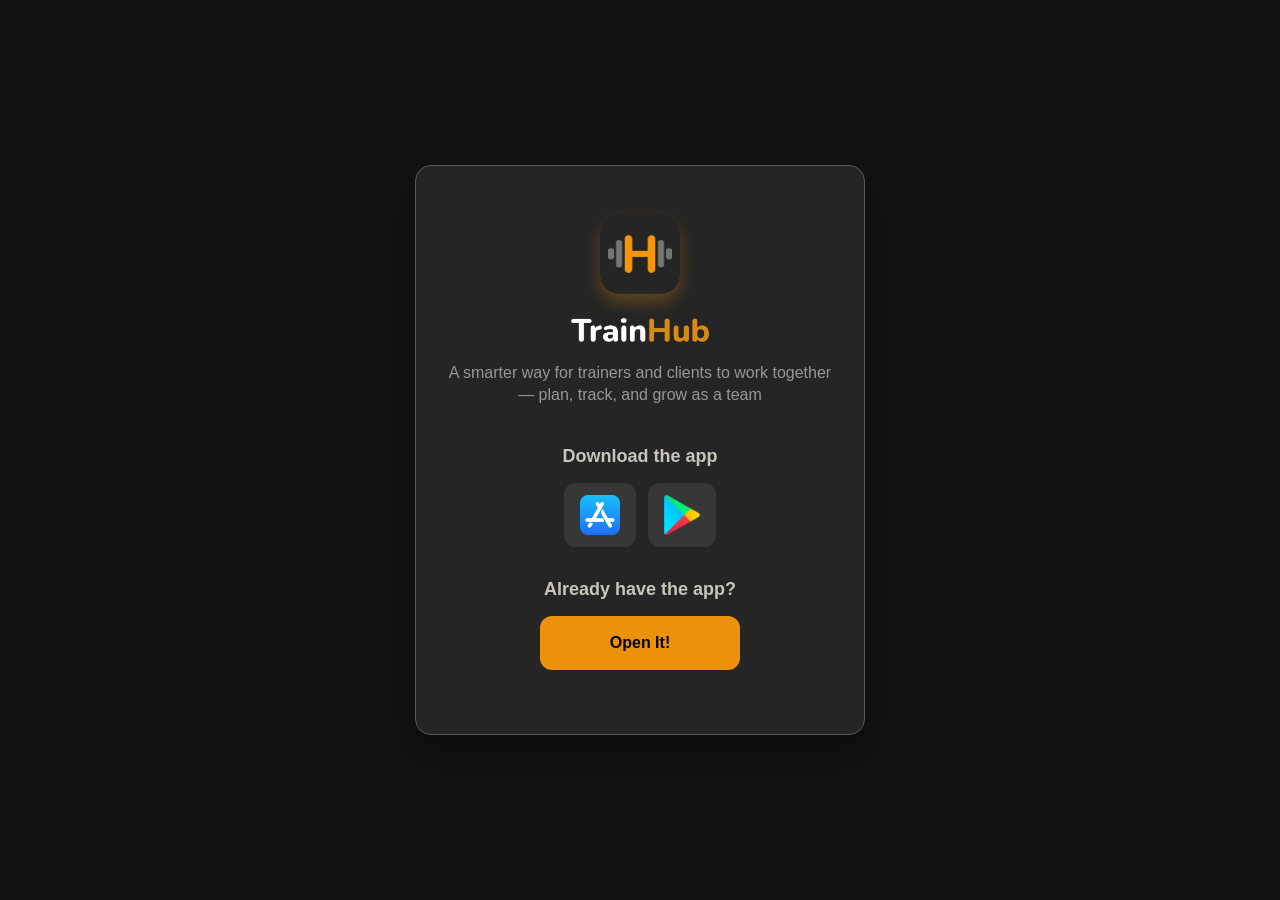
==== index.html @ e2cbf606 "add stores" ====
<!DOCTYPE html>
<html lang="en">
  <head>
    <meta charset="UTF-8" />
    <meta name="viewport" content="width=device-width, initial-scale=1.0" />
    <title>TrainHub - Continue to MyApp</title>
    <link rel="stylesheet" href="styles.css" />
  </head>
  <body>
    <div class="container">
      <div class="logo">
        <img src="./images/app-icon.png" alt="TrainHub Logo" />
      </div>
      <h1 class="app-name">
        <img src="./images/logo.png" alt="TrainHub" />
      </h1>
      <p class="tagline">
        A smarter way for trainers and clients to work together — plan, track,
        and grow as a team
      </p>

      <div class="download-section">
        <h3 class="section-title">Download the app</h3>
        <div class="store-buttons">
          <button class="store-btn" onclick="downloadFromStore('ios')">
            <img src="./images/apps-store-logo.png" alt="App Store" />
          </button>
          <button class="store-btn" onclick="downloadFromStore('android')">
            <img src="./images/play-store-logo.png" alt="Google Play Store" />
          </button>
        </div>
      </div>

      <div class="open-section">
        <h3 class="section-title">Already have the app?</h3>
        <button class="btn btn-primary open-btn" onclick="openApp()">
          Open It!
        </button>
      </div>

      <div class="loading" id="loading">
        <span class="spinner"></span>
        Redirecting to app store...
      </div>
    </div>

    <script src="script.js"></script>
  </body>
</html>
---- styles.css ----
* {
  margin: 0;
  padding: 0;
  box-sizing: border-box;
}

body {
  font-family: -apple-system, BlinkMacSystemFont, "Segoe UI", Roboto, Oxygen,
    Ubuntu, Cantarell, sans-serif;
  background: #121212;
  color: #c9c4bc;
  min-height: 100vh;
  display: flex;
  align-items: center;
  justify-content: center;
  padding: 20px;
  overflow-x: hidden;
}

.container {
  background: #252525;
  border-radius: 16px;
  padding: 48px 32px;
  text-align: center;
  max-width: 450px;
  width: 100%;
  box-shadow: 0 20px 40px rgba(0, 0, 0, 0.3);
  border: 1px solid #585858;
  opacity: 0;
  transform: translateY(20px);
  animation: fadeInUp 0.8s ease-out forwards;
}

.logo {
  width: 80px;
  height: 80px;
  margin: 0 auto 24px;
  display: flex;
  align-items: center;
  justify-content: center;
  border-radius: 20px;
  overflow: hidden;
  box-shadow: 0 8px 16px rgba(236, 146, 10, 0.3);
}

.logo img {
  width: 80%;
  height: 80%;
  object-fit: contain;
  border-radius: 20px;
}

.app-name {
  margin-bottom: 8px;
  display: flex;
  justify-content: center;
  align-items: center;
}

.app-name img {
  max-height: 24px;
  width: auto;
  object-fit: contain;
}

.tagline {
  font-size: 16px;
  color: #979797;
  margin-bottom: 40px;
  line-height: 1.4;
  max-width: 400px;
  margin-left: auto;
  margin-right: auto;
  margin-top: 20px;
}

.download-section {
  margin-bottom: 32px;
}

.open-section {
  margin-bottom: 16px;
}

.section-title {
  font-size: 18px;
  color: #c9c4bc;
  margin-bottom: 16px;
  font-weight: 600;
}

.store-buttons {
  display: flex;
  gap: 12px;
  justify-content: center;
}

.store-btn {
  background: #373737;
  border: 0 solid #585858;
  border-radius: 12px;
  padding: 12px 16px;
  cursor: pointer;
  transition: all 0.3s ease;
  display: flex;
  align-items: center;
  justify-content: center;
}

.store-btn:hover {
  border-color: #ec920a;
  transform: translateY(-2px);
  box-shadow: 0 4px 12px rgba(236, 146, 10, 0.2);
}

.store-btn img {
  height: 40px;
  width: auto;
  object-fit: contain;
}

.open-btn {
  width: 100%;
  max-width: 200px;
  margin: 0 auto;
  display: block;
}

.btn {
  flex: 1;
  padding: 16px 0;
  border-radius: 12px;
  font-size: 16px;
  font-weight: 600;
  text-decoration: none;
  display: block;
  transition: all 0.3s ease;
  border: 2px solid transparent;
  cursor: pointer;
  position: relative;
  overflow: hidden;
  display: flex;
  align-items: center;
  justify-content: center;
}

.btn-primary {
  background: #ec920a;
  color: #000;
  border-color: #ec920a;
}

.btn-primary:hover {
  background: #d2943c;
  border-color: #d2943c;
  transform: translateY(-2px);
  box-shadow: 0 8px 20px rgba(236, 146, 10, 0.4);
}

.btn-secondary {
  background: #3d3d3d;
  color: #ec920a;
}

.btn-secondary:hover {
  background: rgba(236, 146, 10, 0.1);
  /* border-color: #d2943c; */
  color: #d2943c;
  transform: translateY(-2px);
}

.features {
  margin-top: 32px;
  display: grid;
  grid-template-columns: repeat(3, 1fr);
  gap: 16px;
}

.feature {
  text-align: center;
  padding: 16px 8px;
  background: #161616;
  border-radius: 8px;
  border: 1px solid #585858;
}

.feature-icon {
  font-size: 20px;
  margin-bottom: 8px;
  display: block;
}

.feature-text {
  font-size: 12px;
  color: #979797;
  font-weight: 500;
}

.loading {
  display: none;
  margin-top: 16px;
  color: #979797;
  font-size: 14px;
}

.loading.show {
  display: block;
}

.spinner {
  display: inline-block;
  width: 16px;
  height: 16px;
  border: 2px solid #585858;
  border-radius: 50%;
  border-top-color: #ec920a;
  animation: spin 1s linear infinite;
  margin-right: 8px;
}

@keyframes fadeInUp {
  from {
    opacity: 0;
    transform: translateY(20px);
  }
  to {
    opacity: 1;
    transform: translateY(0);
  }
}

@keyframes shimmer {
  0% {
    left: -100%;
  }
  100% {
    left: 100%;
  }
}

@keyframes spin {
  to {
    transform: rotate(360deg);
  }
}

@media (max-width: 480px) {
  .container {
    padding: 32px 24px;
    margin: 16px;
  }

  .app-name {
    font-size: 24px;
  }

  .tagline {
    font-size: 14px;
  }

  .btn {
    padding: 14px 20px;
    font-size: 15px;
  }

  .store-buttons {
    flex-direction: column;
    gap: 8px;
  }

  .store-btn {
    width: 100%;
    padding: 16px;
  }

  .store-btn img {
    height: 35px;
  }

  .section-title {
    font-size: 16px;
  }

  .features {
    grid-template-columns: 1fr;
    gap: 12px;
  }

  .screenshot-placeholder {
    height: 160px;
  }

  .screenshot-placeholder .phone-mockup {
    width: 100px;
    height: 140px;
  }
}

@media (max-width: 320px) {
  .container {
    padding: 24px 20px;
  }

  .logo {
    width: 64px;
    height: 64px;
    font-size: 24px;
  }

  .app-name {
    font-size: 20px;
  }
}
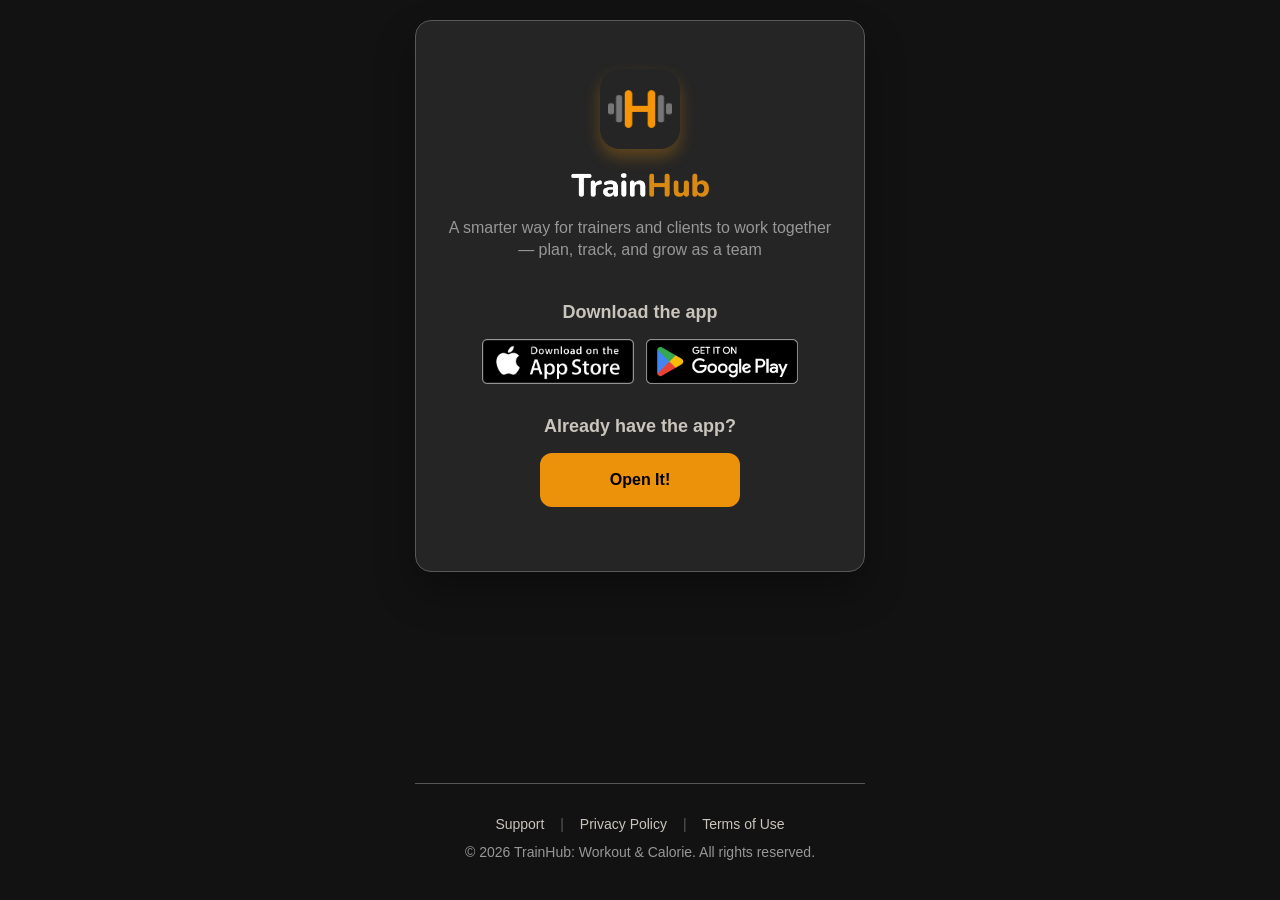
==== commit 35b4dcf7: "footer" ====
--- a/index.html
+++ b/index.html
@@ -1,49 +1,70 @@
 <!DOCTYPE html>
 <html lang="en">
-  <head>
-    <meta charset="UTF-8" />
-    <meta name="viewport" content="width=device-width, initial-scale=1.0" />
-    <title>TrainHub - Continue to MyApp</title>
-    <link rel="stylesheet" href="styles.css" />
-  </head>
-  <body>
-    <div class="container">
-      <div class="logo">
-        <img src="./images/app-icon.png" alt="TrainHub Logo" />
-      </div>
-      <h1 class="app-name">
-        <img src="./images/logo.png" alt="TrainHub" />
-      </h1>
-      <p class="tagline">
-        A smarter way for trainers and clients to work together — plan, track,
-        and grow as a team
-      </p>
 
-      <div class="download-section">
-        <h3 class="section-title">Download the app</h3>
-        <div class="store-buttons">
-          <button class="store-btn" onclick="downloadFromStore('ios')">
-            <img src="./images/apps-store-logo.png" alt="App Store" />
-          </button>
-          <button class="store-btn" onclick="downloadFromStore('android')">
-            <img src="./images/play-store-logo.png" alt="Google Play Store" />
-          </button>
-        </div>
-      </div>
+<head>
+  <meta charset="UTF-8" />
+  <meta name="viewport" content="width=device-width, initial-scale=1.0" />
+  <title>TrainHub: Workout & Calorie - Continue to the app</title>
+  <link rel="icon" type="image/png" href="./favicon.png" />
+  <link rel="stylesheet" href="styles.css" />
+</head>
 
-      <div class="open-section">
-        <h3 class="section-title">Already have the app?</h3>
-        <button class="btn btn-primary open-btn" onclick="openApp()">
-          Open It!
+<body>
+  <div class="container">
+    <div class="logo">
+      <img src="./images/app-icon.png" alt="TrainHub Logo" />
+    </div>
+    <h1 class="app-name">
+      <img src="./images/logo.png" alt="TrainHub" />
+    </h1>
+    <p class="tagline">
+      A smarter way for trainers and clients to work together — plan, track,
+      and grow as a team
+    </p>
+
+    <div class="download-section">
+      <h3 class="section-title">Download the app</h3>
+      <div class="store-buttons">
+        <button class="store-btn" onclick="downloadFromStore('ios')">
+          <img src="./images/apps-store-logo.png" alt="App Store" />
         </button>
-      </div>
-
-      <div class="loading" id="loading">
-        <span class="spinner"></span>
-        Redirecting to app store...
+        <button class="store-btn" onclick="downloadFromStore('android')">
+          <img src="./images/play-store-logo.png" alt="Google Play Store" />
+        </button>
       </div>
     </div>
 
-    <script src="script.js"></script>
-  </body>
-</html>
+    <div class="open-section">
+      <h3 class="section-title">Already have the app?</h3>
+      <button class="btn btn-primary open-btn" onclick="openApp()">
+        Open It!
+      </button>
+    </div>
+    <!--  -->
+
+    <div class="loading" id="loading">
+      <span class="spinner"></span>
+      Redirecting to app store...
+    </div>
+  </div>
+
+  <!-- Footer -->
+  <footer class="footer">
+    <div class="footer-links">
+      <a href="./support.html">Support</a>
+      <span class="footer-separator">|</span>
+      <a href="./privacy-policy.html">Privacy Policy</a>
+      <span class="footer-separator">|</span>
+      <a href="./terms.html">Terms of Use</a>
+    </div>
+    <p>&copy; <span id="current-year"></span> TrainHub: Workout & Calorie. All rights reserved.</p>
+  </footer>
+
+  <script src="script.js"></script>
+  <script>
+    // Set current year in footer
+    document.getElementById("current-year").textContent = new Date().getFullYear();
+  </script>
+</body>
+
+</html>
--- a/styles.css
+++ b/styles.css
@@ -11,6 +11,7 @@
   color: #c9c4bc;
   min-height: 100vh;
   display: flex;
+  flex-direction: column;
   align-items: center;
   justify-content: center;
   padding: 20px;
@@ -99,12 +100,12 @@
   background: #373737;
   border: 0 solid #585858;
   border-radius: 12px;
-  padding: 12px 16px;
   cursor: pointer;
   transition: all 0.3s ease;
   display: flex;
   align-items: center;
   justify-content: center;
+  padding: 0
 }
 
 .store-btn:hover {
@@ -114,7 +115,7 @@
 }
 
 .store-btn img {
-  height: 40px;
+  height: 45px;
   width: auto;
   object-fit: contain;
 }
@@ -263,11 +264,6 @@
     font-size: 15px;
   }
 
-  .store-buttons {
-    flex-direction: column;
-    gap: 8px;
-  }
-
   .store-btn {
     width: 100%;
     padding: 16px;
@@ -311,3 +307,65 @@
     font-size: 20px;
   }
 }
+
+/* Footer */
+.footer {
+  text-align: center;
+  margin-top: auto;
+  padding-top: 32px;
+  border-top: 1px solid #585858;
+  color: #979797;
+  font-size: 14px;
+  max-width: 450px;
+  width: 100%;
+  margin-left: auto;
+  margin-right: auto;
+  padding-bottom: 20px;
+}
+
+.footer-links {
+  margin-bottom: 12px;
+}
+
+.footer-links a {
+  color: #c9c4bc;
+  text-decoration: none;
+  transition: color 0.3s ease;
+  font-size: 14px;
+}
+
+.footer-links a:hover {
+  color: #ec920a;
+  text-decoration: underline;
+}
+
+.footer-separator {
+  margin: 0 12px;
+  color: #585858;
+}
+
+.footer p {
+  margin: 0;
+  color: #979797;
+  font-size: 14px;
+}
+
+@media (max-width: 480px) {
+  .footer {
+    font-size: 12px;
+    margin-top: 32px;
+    padding-top: 24px;
+  }
+
+  .footer-links a {
+    font-size: 12px;
+  }
+
+  .footer p {
+    font-size: 12px;
+  }
+
+  .footer-separator {
+    margin: 0 8px;
+  }
+}
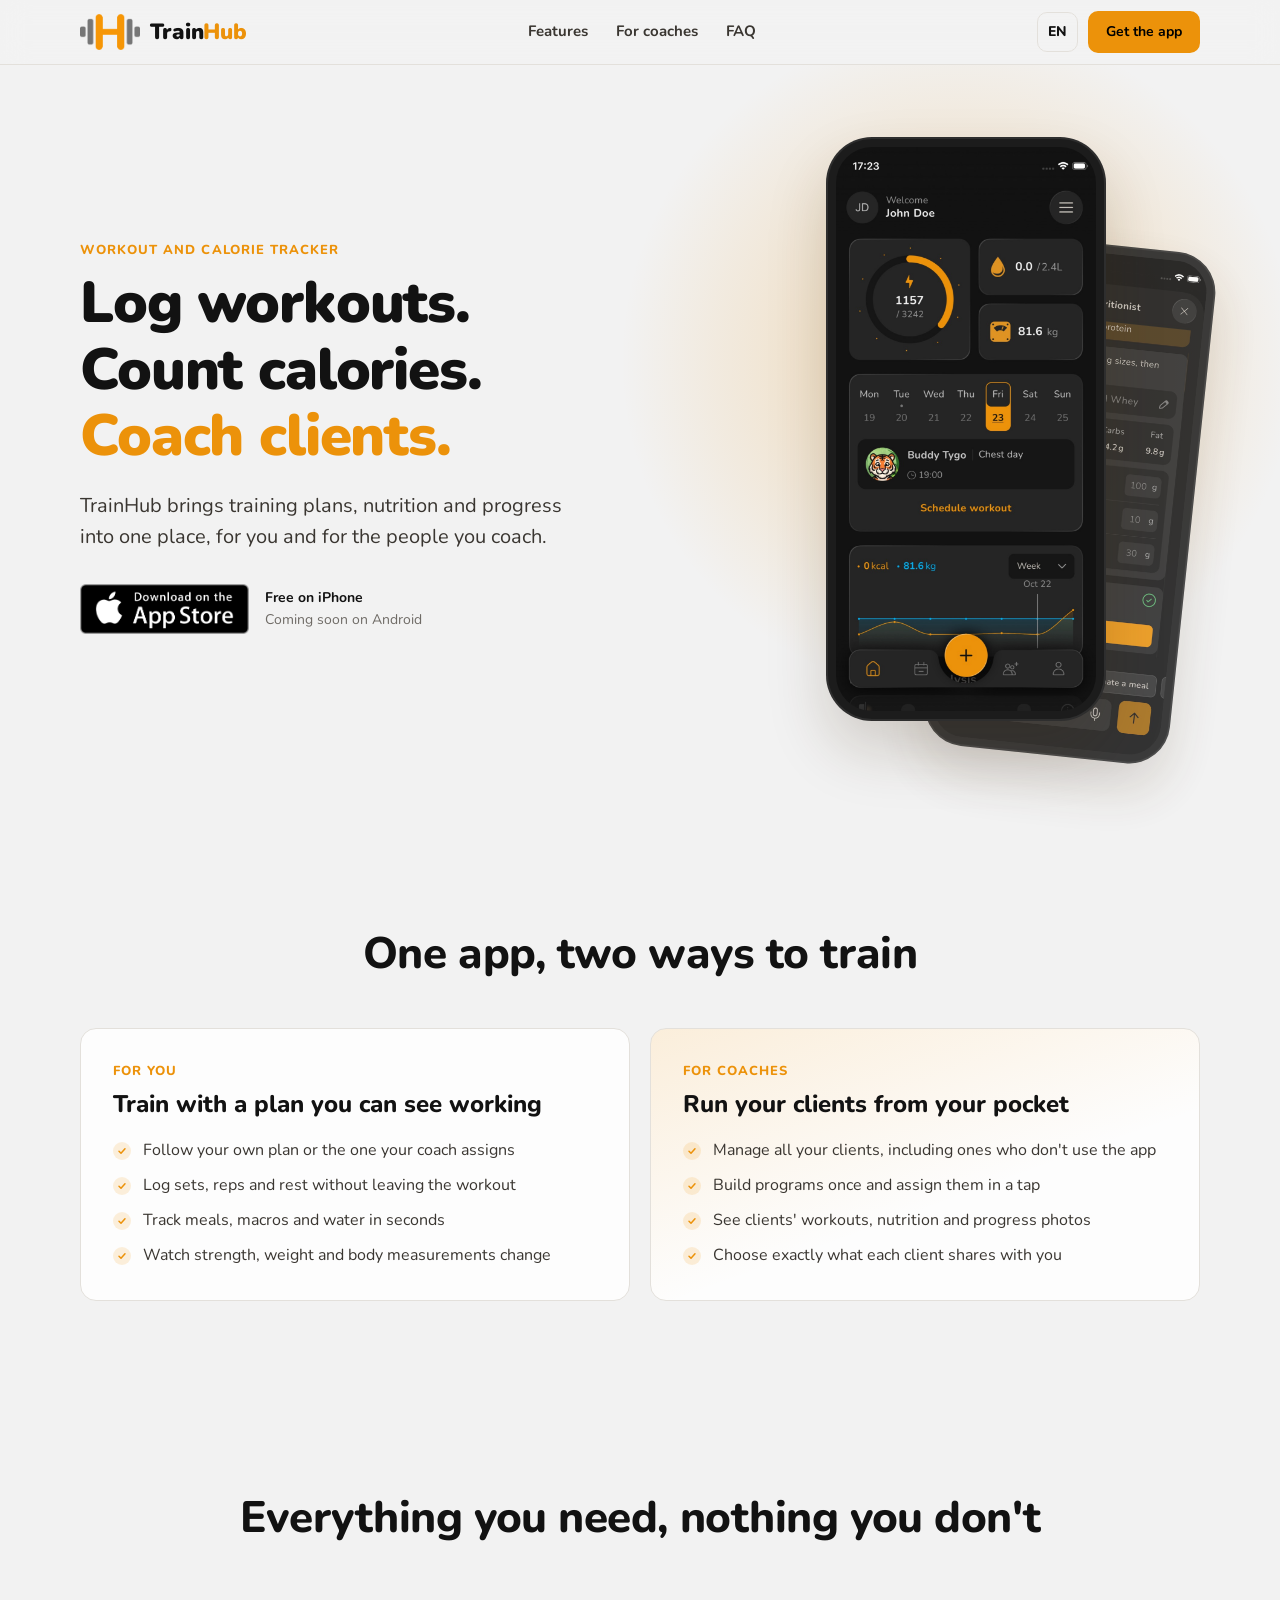
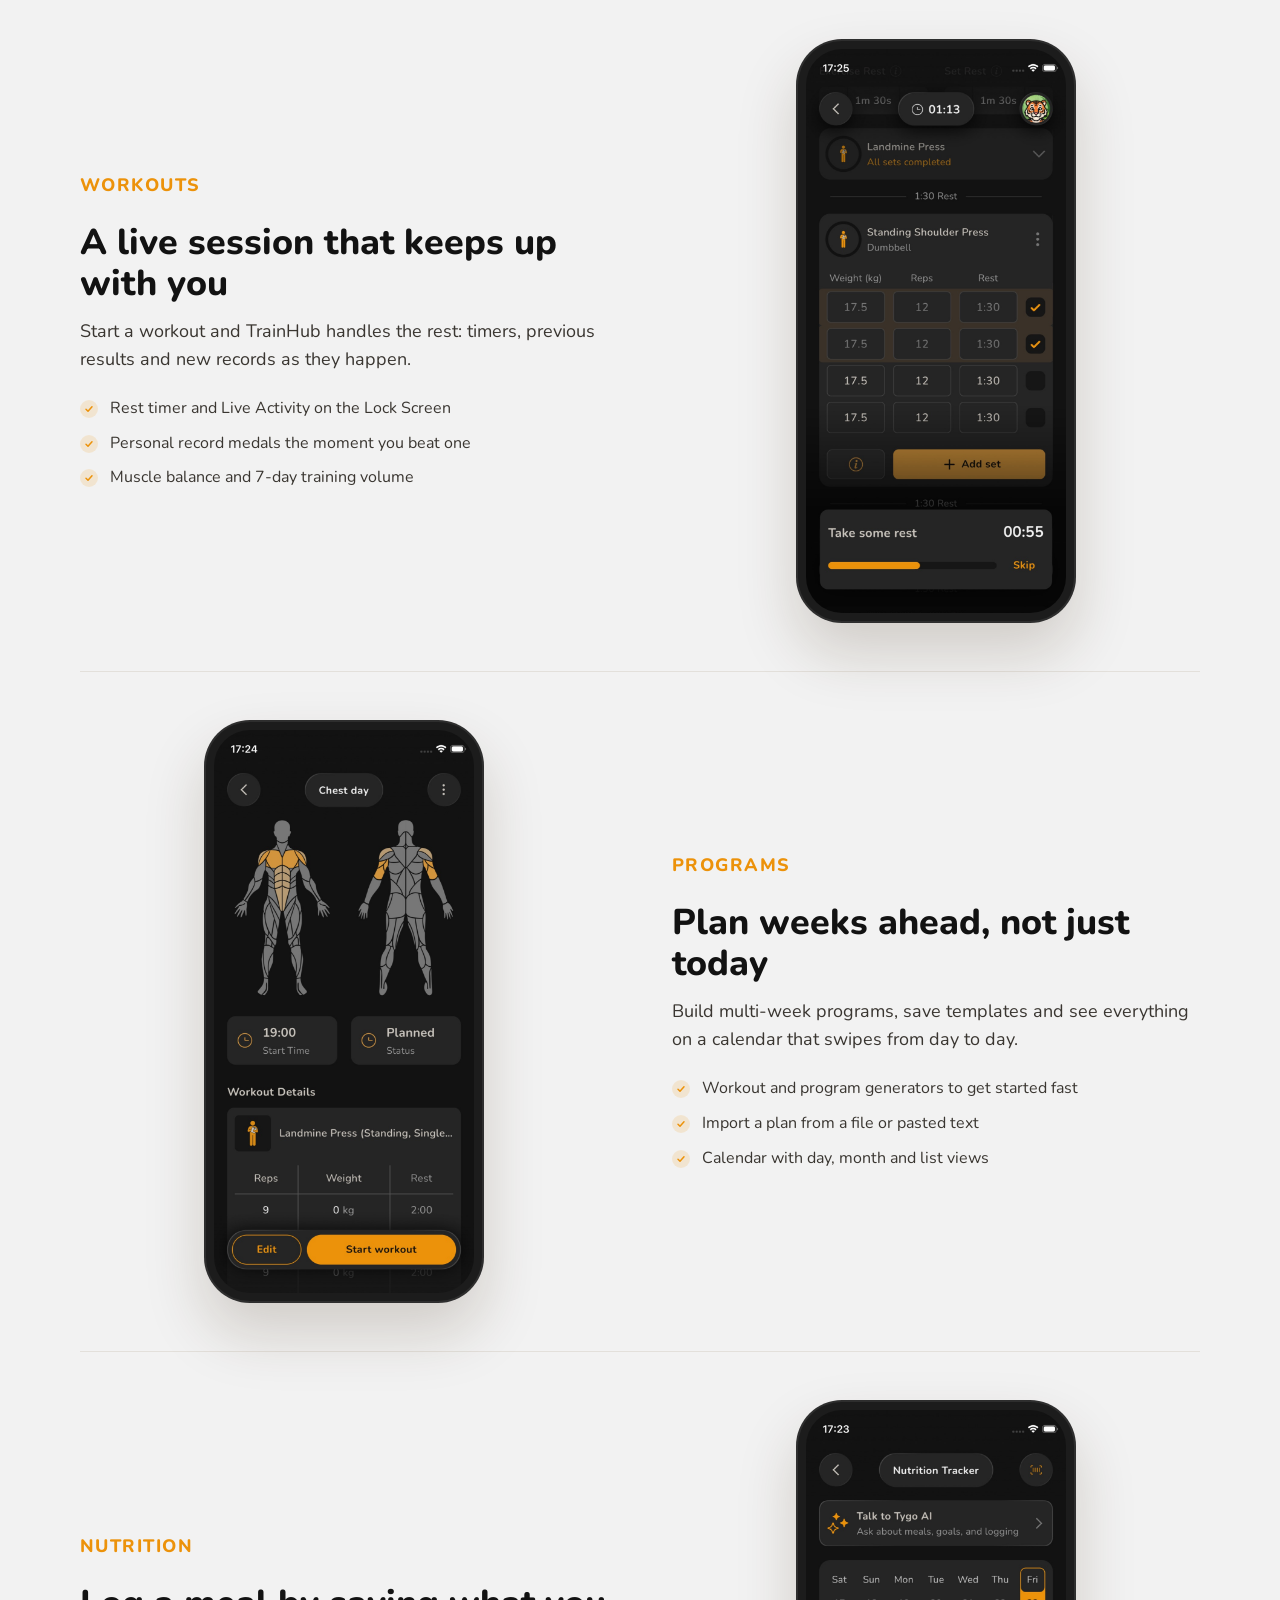
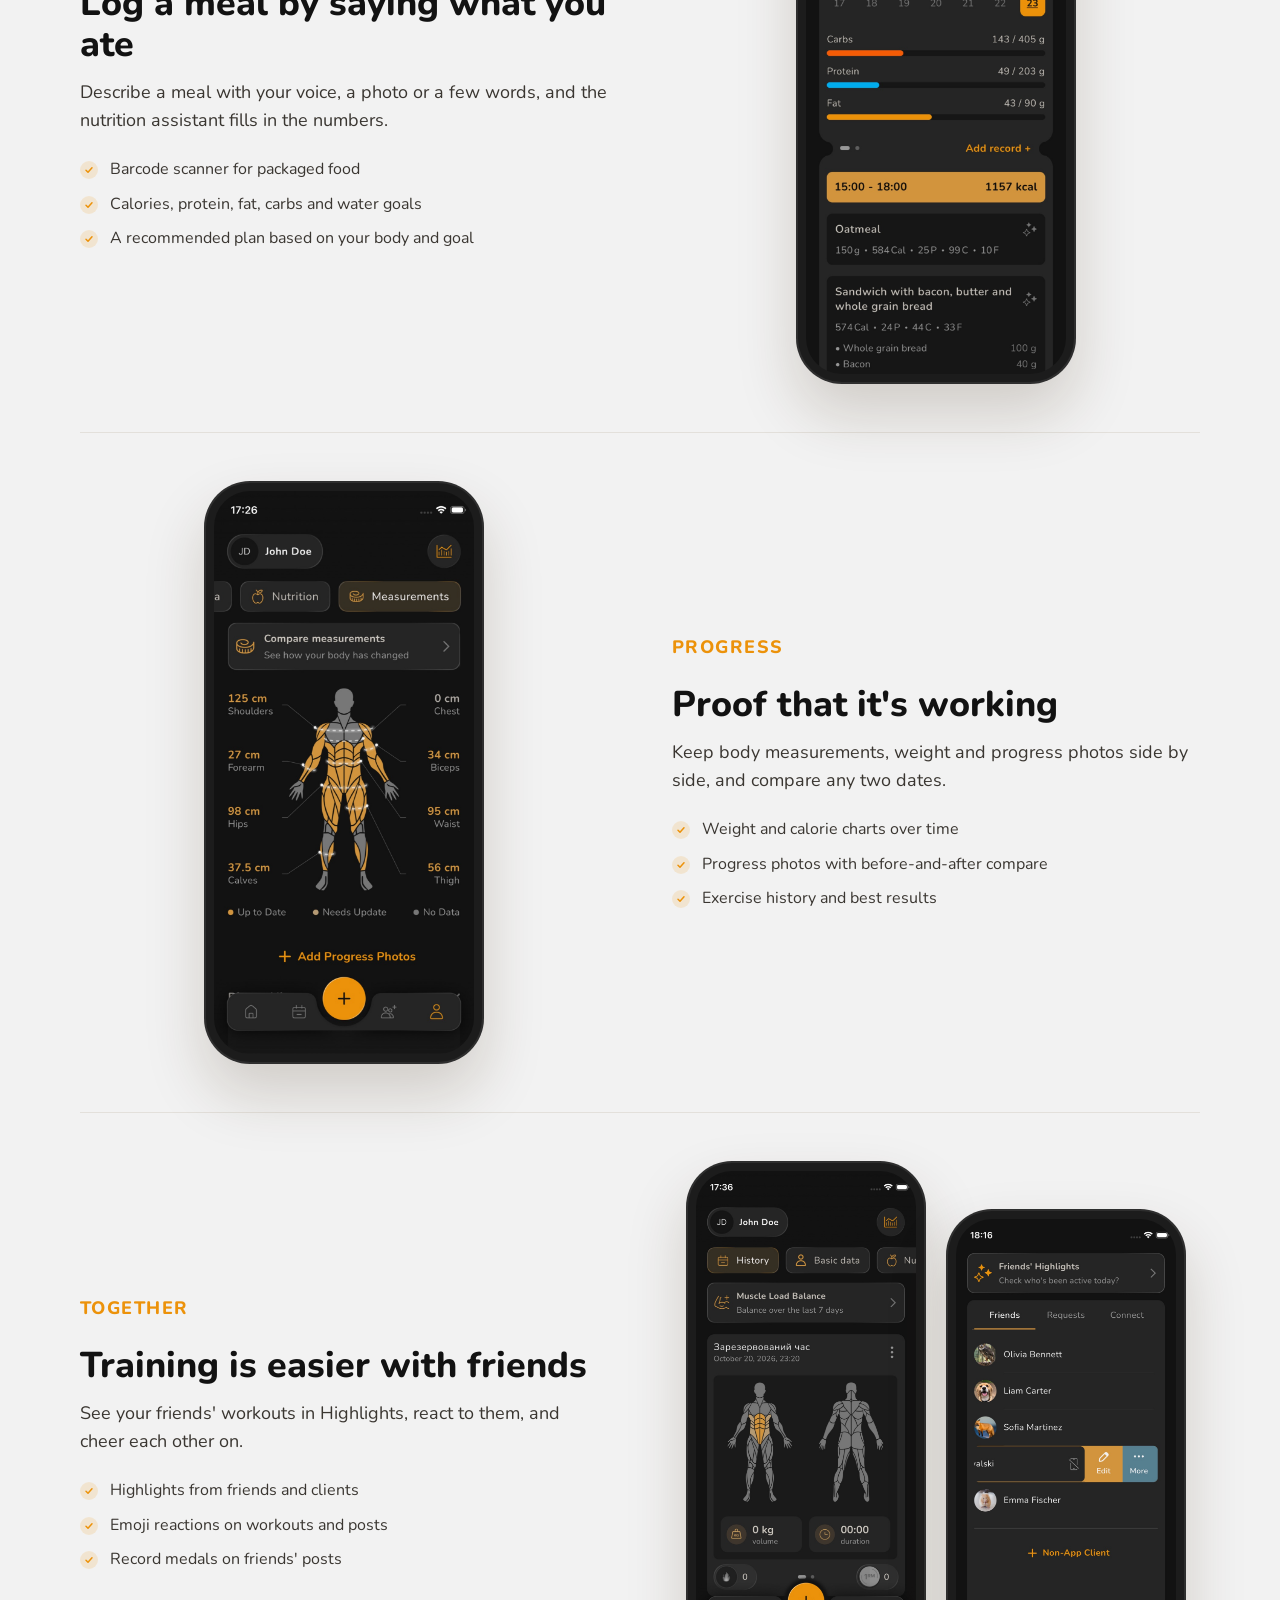
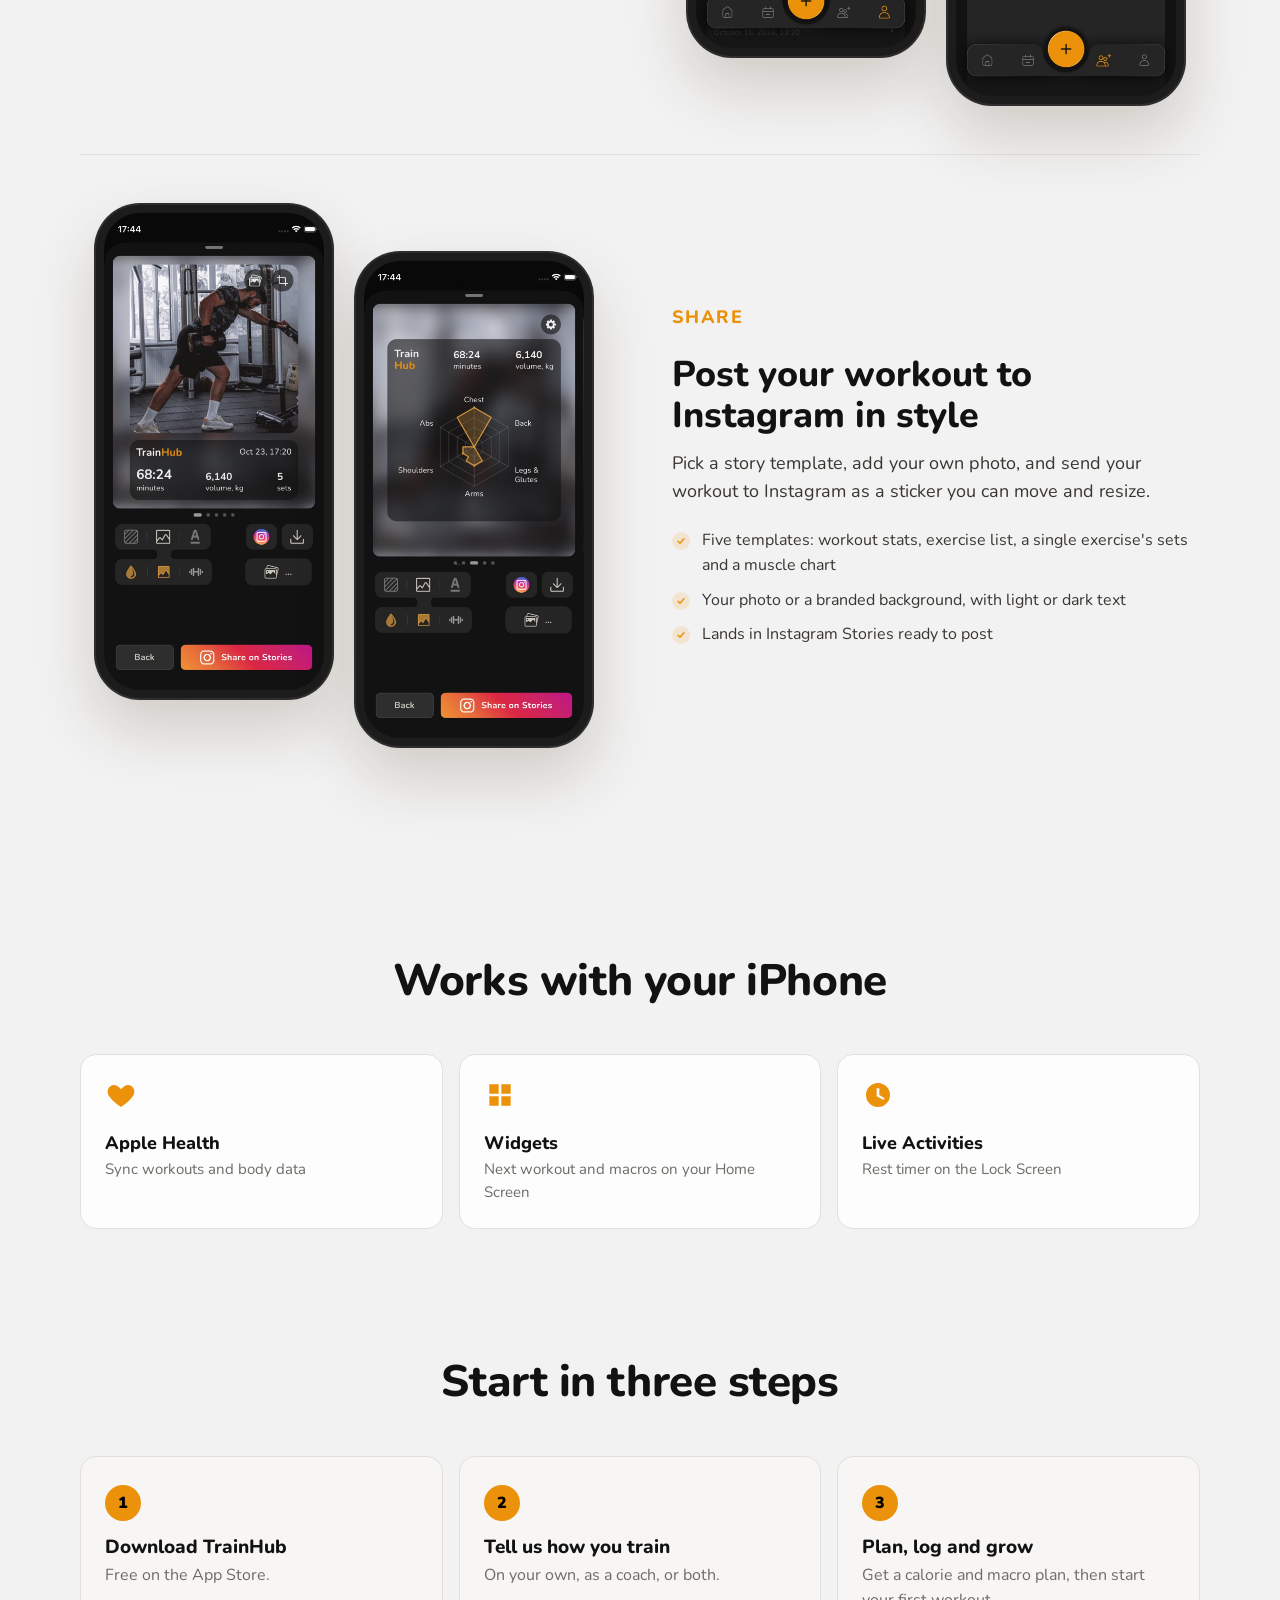
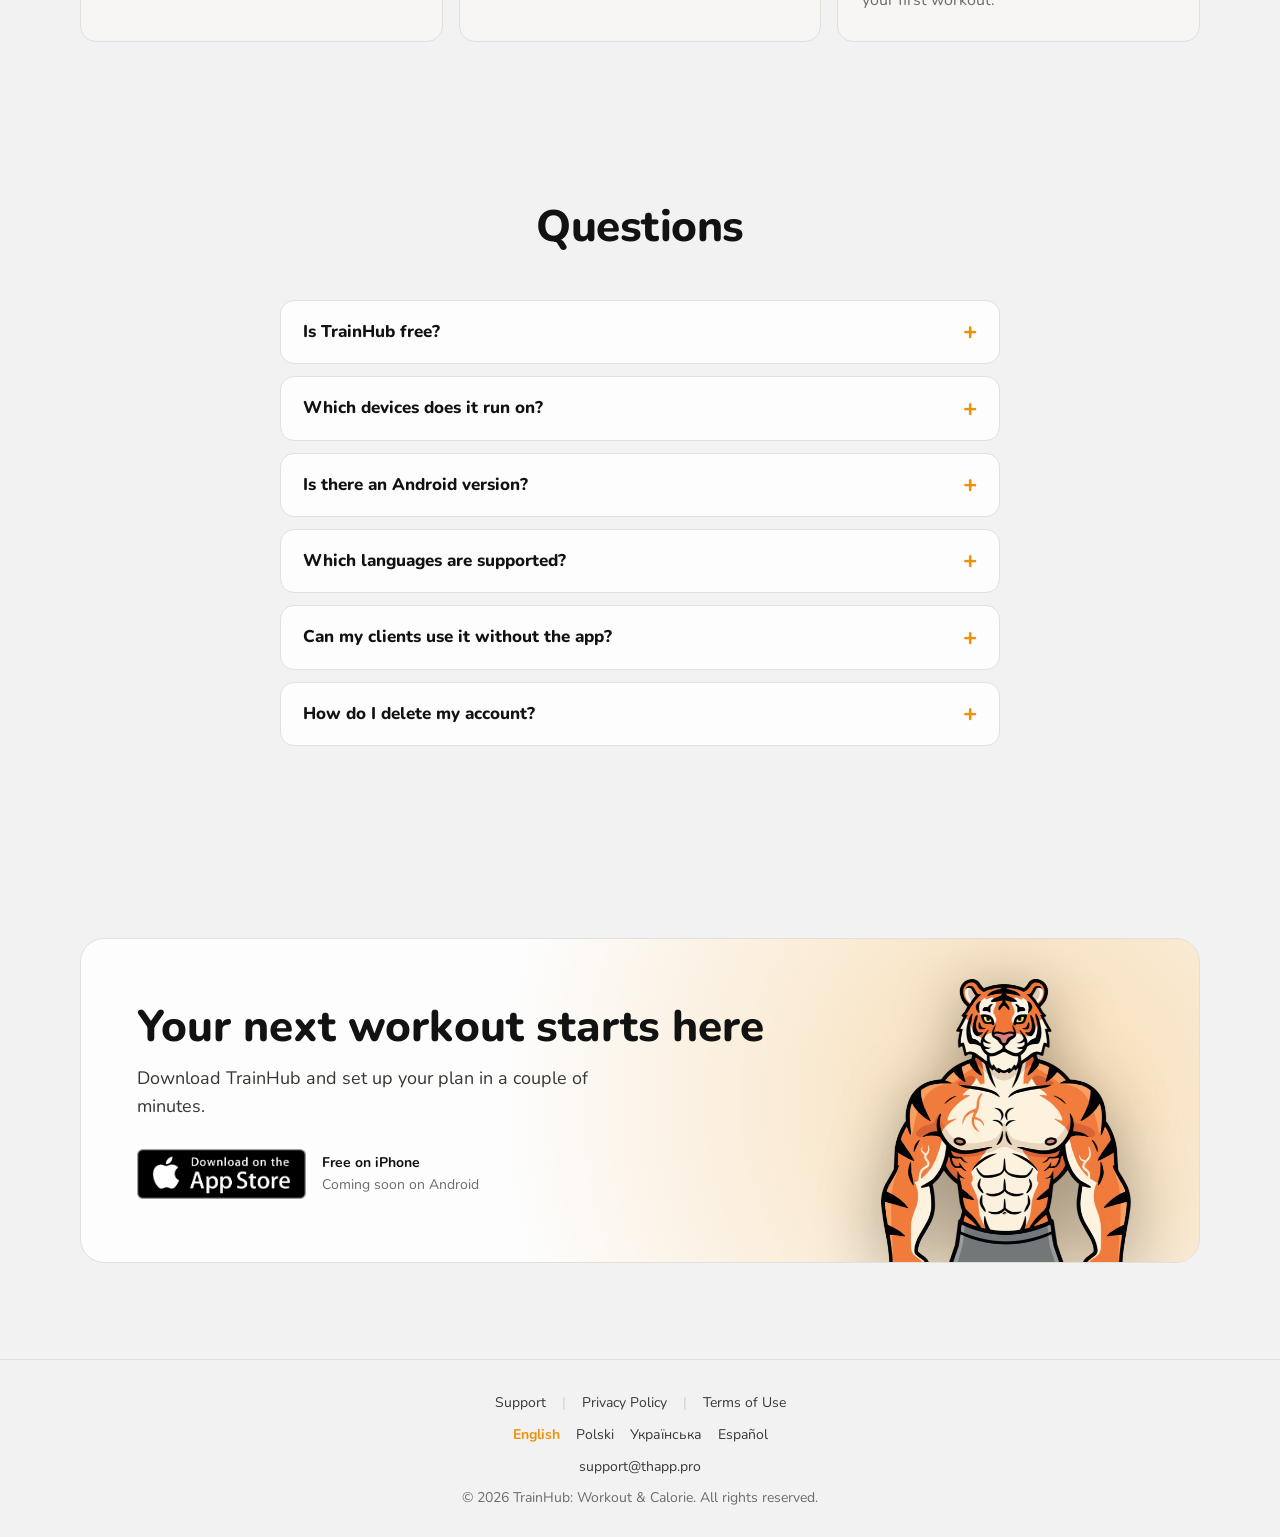
==== commit e3114087: "Localized landing page with SEO improvements Generate the landing page in English, Polish, Ukrainian" ====
--- a/index.html
+++ b/index.html
@@ -4,67 +4,483 @@
 <head>
   <meta charset="UTF-8" />
   <meta name="viewport" content="width=device-width, initial-scale=1.0" />
-  <title>TrainHub: Workout & Calorie - Continue to the app</title>
-  <link rel="icon" type="image/png" href="./favicon.png" />
-  <link rel="stylesheet" href="styles.css" />
+  <meta name="color-scheme" content="dark light" />
+  <meta name="theme-color" content="#121212" media="(prefers-color-scheme: dark)" />
+  <meta name="theme-color" content="#f2f2f2" media="(prefers-color-scheme: light)" />
+
+  <!-- Primary Meta Tags -->
+  <title>TrainHub: Workout &amp; Calorie Tracker for Trainers and Clients</title>
+  <meta name="title" content="TrainHub: Workout &amp; Calorie Tracker for Trainers and Clients" />
+  <meta name="description" content="Log workouts, count calories and coach clients in one app. Build programs, track nutrition with AI and follow your progress. Free on the App Store." />
+  <meta name="keywords" content="TrainHub, workout tracker, calorie counter, fitness app, personal trainer app, client management, workout planner, macro tracker, gym log" />
+  <meta name="author" content="TrainHub" />
+  <meta name="robots" content="index, follow" />
+
+  <!-- Safari Smart App Banner -->
+  <meta name="apple-itunes-app" content="app-id=6748391178" />
+
+  <!-- Canonical URL and language versions -->
+  <link rel="canonical" href="https://thapp.pro/" />
+  <link rel="alternate" hreflang="en" href="https://thapp.pro/" />
+  <link rel="alternate" hreflang="pl" href="https://thapp.pro/pl/" />
+  <link rel="alternate" hreflang="uk" href="https://thapp.pro/uk/" />
+  <link rel="alternate" hreflang="es" href="https://thapp.pro/es/" />
+  <link rel="alternate" hreflang="x-default" href="https://thapp.pro/" />
+
+  <!-- Open Graph / Facebook -->
+  <meta property="og:type" content="website" />
+  <meta property="og:url" content="https://thapp.pro/" />
+  <meta property="og:title" content="TrainHub: Workout &amp; Calorie Tracker for Trainers and Clients" />
+  <meta property="og:description" content="Log workouts, count calories and coach clients in one app. Build programs, track nutrition with AI and follow your progress. Free on the App Store." />
+  <meta property="og:image" content="https://thapp.pro/images/og-image.png" />
+  <meta property="og:image:width" content="1200" />
+  <meta property="og:image:height" content="630" />
+  <meta property="og:site_name" content="TrainHub" />
+  <meta property="og:locale" content="en_US" />
+  <meta property="og:locale:alternate" content="pl_PL" />
+  <meta property="og:locale:alternate" content="uk_UA" />
+  <meta property="og:locale:alternate" content="es_ES" />
+
+  <!-- Twitter -->
+  <meta name="twitter:card" content="summary_large_image" />
+  <meta name="twitter:url" content="https://thapp.pro/" />
+  <meta name="twitter:title" content="TrainHub: Workout &amp; Calorie Tracker for Trainers and Clients" />
+  <meta name="twitter:description" content="Log workouts, count calories and coach clients in one app. Build programs, track nutrition with AI and follow your progress. Free on the App Store." />
+  <meta name="twitter:image" content="https://thapp.pro/images/og-image.png" />
+
+  <!-- Favicon -->
+  <link rel="icon" type="image/png" href="/favicon.png" />
+  <link rel="apple-touch-icon" href="/images/app-icon.png" />
+
+  <!-- Fonts -->
+  <link rel="preconnect" href="https://fonts.googleapis.com" />
+  <link rel="preconnect" href="https://fonts.gstatic.com" crossorigin />
+  <link href="https://fonts.googleapis.com/css2?family=Nunito:wght@400;600;700;800;900&display=swap" rel="stylesheet" />
+
+  <!-- Stylesheet -->
+  <link rel="stylesheet" href="/styles.css?v=e1ec206af5" />
+  <script>document.documentElement.classList.add("js");</script>
+
+  <!-- Structured Data -->
+  <script type="application/ld+json">
+{
+  "@context": "https://schema.org",
+  "@type": "MobileApplication",
+  "name": "TrainHub: Workout & Calorie",
+  "operatingSystem": "iOS 15.6 or later",
+  "applicationCategory": "HealthApplication",
+  "inLanguage": "en",
+  "description": "Log workouts, count calories and coach clients in one app. Build programs, track nutrition with AI and follow your progress. Free on the App Store.",
+  "url": "https://thapp.pro/",
+  "downloadUrl": "https://apps.apple.com/app/id6748391178",
+  "image": "https://thapp.pro/images/app-icon.png",
+  "screenshot": "https://thapp.pro/images/og-image.png",
+  "offers": {
+    "@type": "Offer",
+    "price": "0",
+    "priceCurrency": "USD"
+  },
+  "author": {
+    "@type": "Organization",
+    "name": "TrainHub",
+    "url": "https://thapp.pro/"
+  }
+}
+  </script>
+  <script type="application/ld+json">
+{
+  "@context": "https://schema.org",
+  "@type": "Organization",
+  "name": "TrainHub",
+  "url": "https://thapp.pro/",
+  "logo": "https://thapp.pro/images/app-icon.png",
+  "email": "support@thapp.pro",
+  "sameAs": [
+    "https://apps.apple.com/app/id6748391178"
+  ]
+}
+  </script>
+  <script type="application/ld+json">
+{
+  "@context": "https://schema.org",
+  "@type": "WebSite",
+  "name": "TrainHub",
+  "url": "https://thapp.pro/",
+  "inLanguage": "en"
+}
+  </script>
+  <script type="application/ld+json">
+{
+  "@context": "https://schema.org",
+  "@type": "FAQPage",
+  "inLanguage": "en",
+  "mainEntity": [
+    {
+      "@type": "Question",
+      "name": "Is TrainHub free?",
+      "acceptedAnswer": {
+        "@type": "Answer",
+        "text": "Yes. TrainHub is free to download and use on the App Store."
+      }
+    },
+    {
+      "@type": "Question",
+      "name": "Which devices does it run on?",
+      "acceptedAnswer": {
+        "@type": "Answer",
+        "text": "iPhone with iOS 15.6 or later, and Mac with Apple silicon (macOS 12.5 or later)."
+      }
+    },
+    {
+      "@type": "Question",
+      "name": "Is there an Android version?",
+      "acceptedAnswer": {
+        "@type": "Answer",
+        "text": "It's on the way. The Android app is coming soon."
+      }
+    },
+    {
+      "@type": "Question",
+      "name": "Which languages are supported?",
+      "acceptedAnswer": {
+        "@type": "Answer",
+        "text": "English, Polish, Ukrainian and Spanish."
+      }
+    },
+    {
+      "@type": "Question",
+      "name": "Can my clients use it without the app?",
+      "acceptedAnswer": {
+        "@type": "Answer",
+        "text": "Yes. Coaches can add clients who don't use the app and still plan their workouts and track their progress."
+      }
+    },
+    {
+      "@type": "Question",
+      "name": "How do I delete my account?",
+      "acceptedAnswer": {
+        "@type": "Answer",
+        "text": "Open Settings in the app and tap Delete Account, or email support@thapp.pro. See the Support page for details."
+      }
+    }
+  ]
+}
+  </script>
 </head>
 
 <body>
-  <div class="container">
-    <div class="logo">
-      <img src="./images/app-icon.png" alt="TrainHub Logo" />
+  <div class="lang-suggest" id="lang-suggest" hidden>
+    <span id="lang-suggest-text"></span>
+    <a id="lang-suggest-link" href="/"></a>
+    <button type="button" id="lang-suggest-close" class="lang-suggest-close">×</button>
+  </div>
+
+  <header class="site-header">
+    <div class="wrap site-header-inner">
+      <a class="brand" href="/" aria-label="TrainHub">
+        <img src="/images/app-icon.png" alt="" width="60" height="36" />
+        <span class="wordmark">Train<span>Hub</span></span>
+      </a>
+      <nav class="site-nav" aria-label="Main">
+        <a href="#features">Features</a>
+        <a href="#coaches">For coaches</a>
+        <a href="#faq">FAQ</a>
+      </nav>
+      <div class="header-actions">
+        <details class="lang-menu">
+          <summary aria-label="Language">EN</summary>
+          <ul>
+            <li><a href="/" hreflang="en" lang="en" data-lang="en" aria-current="true">English</a></li>
+            <li><a href="/pl/" hreflang="pl" lang="pl" data-lang="pl">Polski</a></li>
+            <li><a href="/uk/" hreflang="uk" lang="uk" data-lang="uk">Українська</a></li>
+            <li><a href="/es/" hreflang="es" lang="es" data-lang="es">Español</a></li>
+          </ul>
+        </details>
+        <a class="btn btn-primary btn-sm" href="https://apple.co/3LEplAn" data-store="ios">Get the app</a>
+      </div>
     </div>
-    <h1 class="app-name">
-      <img src="./images/logo.png" alt="TrainHub" />
-    </h1>
-    <p class="tagline">
-      A smarter way for trainers and clients to work together — plan, track,
-      and grow as a team
-    </p>
-
-    <div class="download-section">
-      <h3 class="section-title">Download the app</h3>
-      <div class="store-buttons">
-        <button class="store-btn" onclick="downloadFromStore('ios')">
-          <img src="./images/apps-store-logo.png" alt="App Store" />
-        </button>
-        <button class="store-btn" onclick="downloadFromStore('android')">
-          <img src="./images/play-store-logo.png" alt="Google Play Store" />
-        </button>
-      </div>
-    </div>
-
-    <div class="open-section">
-      <h3 class="section-title">Already have the app?</h3>
-      <button class="btn btn-primary open-btn" onclick="openApp()">
-        Open It!
-      </button>
-    </div>
-    <!--  -->
-
-    <div class="loading" id="loading">
-      <span class="spinner"></span>
-      Redirecting to app store...
-    </div>
-  </div>
-
-  <!-- Footer -->
+  </header>
+
+  <main>
+    <!-- Hero -->
+    <section class="hero">
+      <div class="glow" aria-hidden="true"></div>
+      <div class="wrap hero-grid">
+        <div class="hero-copy reveal">
+          <p class="eyebrow">Workout and calorie tracker</p>
+          <h1>Log workouts. Count calories. <span class="accent">Coach clients.</span></h1>
+          <p class="lead">TrainHub brings training plans, nutrition and progress into one place, for you and for the people you coach.</p>
+
+          <!-- Shown by script.js when the link carries a shared profile (?u=) -->
+          <div class="invite-card" id="invite-card" hidden>
+            <img src="/images/mascot/tiger-peek.png" alt="" width="104" height="49" class="invite-tiger" />
+            <h2>Someone shared their TrainHub profile with you</h2>
+            <p>Open it in the app to connect, or download TrainHub first.</p>
+            <div class="invite-actions">
+              <button type="button" class="btn btn-primary" id="open-app">Open in TrainHub</button>
+              <a class="btn btn-secondary" href="https://apple.co/3LEplAn" data-store="ios">Get the app</a>
+            </div>
+            <div class="loading" id="loading" role="status" aria-live="polite">
+              <span class="spinner" aria-hidden="true"></span>
+              Opening TrainHub…
+            </div>
+          </div>
+
+          <div class="store-row">
+            <a class="store-btn" href="https://apple.co/3LEplAn" data-store="ios">
+              <img src="/images/apps-store-logo.png" alt="Download on the App Store" width="150" height="44" />
+            </a>
+            <div class="store-note">
+              <strong>Free on iPhone</strong>
+              <span>Coming soon on Android</span>
+            </div>
+          </div>
+        </div>
+        <div class="hero-visual reveal">
+          <div class="phone phone-back"><img src="/images/screens/agent.jpg" alt="Nutrition assistant logging a meal from a voice message" width="430" height="932" decoding="async" /></div>
+          <div class="phone phone-front"><img src="/images/screens/dashboard.jpg" alt="TrainHub dashboard with today's calories, macros and next workout" width="430" height="932" decoding="async" /></div>
+        </div>
+      </div>
+    </section>
+
+    <!-- Audiences -->
+    <section class="section" id="coaches">
+      <div class="wrap">
+        <h2 class="section-title reveal">One app, two ways to train</h2>
+        <div class="audience-grid">
+          <article class="audience-card reveal">
+            <p class="eyebrow">For you</p>
+            <h3>Train with a plan you can see working</h3>
+            <ul class="checks">
+              <li>Follow your own plan or the one your coach assigns</li>
+              <li>Log sets, reps and rest without leaving the workout</li>
+              <li>Track meals, macros and water in seconds</li>
+              <li>Watch strength, weight and body measurements change</li>
+            </ul>
+          </article>
+          <article class="audience-card audience-card-coach reveal">
+            <p class="eyebrow">For coaches</p>
+            <h3>Run your clients from your pocket</h3>
+            <ul class="checks">
+              <li>Manage all your clients, including ones who don't use the app</li>
+              <li>Build programs once and assign them in a tap</li>
+              <li>See clients' workouts, nutrition and progress photos</li>
+              <li>Choose exactly what each client shares with you</li>
+            </ul>
+          </article>
+        </div>
+      </div>
+    </section>
+
+    <!-- Features -->
+    <section class="section" id="features">
+      <div class="wrap">
+        <h2 class="section-title reveal">Everything you need, nothing you don't</h2>
+
+        <div class="feature reveal">
+          <div class="feature-copy">
+            <p class="eyebrow">Workouts</p>
+            <h3>A live session that keeps up with you</h3>
+            <p>Start a workout and TrainHub handles the rest: timers, previous results and new records as they happen.</p>
+            <ul class="checks">
+              <li>Rest timer and Live Activity on the Lock Screen</li>
+              <li>Personal record medals the moment you beat one</li>
+              <li>Muscle balance and 7-day training volume</li>
+            </ul>
+          </div>
+          <div class="feature-visual"><div class="phone"><img src="/images/screens/session.jpg" alt="Live workout session with rest timer and logged sets" width="430" height="932" loading="lazy" decoding="async" /></div></div>
+        </div>
+
+        <div class="feature feature-flip reveal">
+          <div class="feature-copy">
+            <p class="eyebrow">Programs</p>
+            <h3>Plan weeks ahead, not just today</h3>
+            <p>Build multi-week programs, save templates and see everything on a calendar that swipes from day to day.</p>
+            <ul class="checks">
+              <li>Workout and program generators to get started fast</li>
+              <li>Import a plan from a file or pasted text</li>
+              <li>Calendar with day, month and list views</li>
+            </ul>
+          </div>
+          <div class="feature-visual"><div class="phone"><img src="/images/screens/workout.jpg" alt="Workout preview with exercises and sets" width="430" height="932" loading="lazy" decoding="async" /></div></div>
+        </div>
+
+        <div class="feature reveal">
+          <div class="feature-copy">
+            <p class="eyebrow">Nutrition</p>
+            <h3>Log a meal by saying what you ate</h3>
+            <p>Describe a meal with your voice, a photo or a few words, and the nutrition assistant fills in the numbers.</p>
+            <ul class="checks">
+              <li>Barcode scanner for packaged food</li>
+              <li>Calories, protein, fat, carbs and water goals</li>
+              <li>A recommended plan based on your body and goal</li>
+            </ul>
+          </div>
+          <div class="feature-visual"><div class="phone"><img src="/images/screens/nutrition.jpg" alt="Nutrition tracker with calories and macros for the day" width="430" height="932" loading="lazy" decoding="async" /></div></div>
+        </div>
+
+        <div class="feature feature-flip reveal">
+          <div class="feature-copy">
+            <p class="eyebrow">Progress</p>
+            <h3>Proof that it's working</h3>
+            <p>Keep body measurements, weight and progress photos side by side, and compare any two dates.</p>
+            <ul class="checks">
+              <li>Weight and calorie charts over time</li>
+              <li>Progress photos with before-and-after compare</li>
+              <li>Exercise history and best results</li>
+            </ul>
+          </div>
+          <div class="feature-visual"><div class="phone"><img src="/images/screens/progress.jpg" alt="Body measurements and weight chart" width="430" height="932" loading="lazy" decoding="async" /></div></div>
+        </div>
+
+        <div class="feature reveal">
+          <div class="feature-copy">
+            <p class="eyebrow">Together</p>
+            <h3>Training is easier with friends</h3>
+            <p>See your friends' workouts in Highlights, react to them, and cheer each other on.</p>
+            <ul class="checks">
+              <li>Highlights from friends and clients</li>
+              <li>Emoji reactions on workouts and posts</li>
+              <li>Record medals on friends' posts</li>
+            </ul>
+          </div>
+          <div class="feature-visual feature-visual-pair">
+            <div class="phone"><img src="/images/screens/highlights.jpg" alt="Highlights feed with friends' workouts and reactions" width="430" height="932" loading="lazy" decoding="async" /></div>
+            <div class="phone"><img src="/images/screens/clients.jpg" alt="Coach's client list" width="430" height="932" loading="lazy" decoding="async" /></div>
+          </div>
+        </div>
+
+        <div class="feature feature-flip reveal">
+          <div class="feature-copy">
+            <p class="eyebrow">Share</p>
+            <h3>Post your workout to Instagram in style</h3>
+            <p>Pick a story template, add your own photo, and send your workout to Instagram as a sticker you can move and resize.</p>
+            <ul class="checks">
+              <li>Five templates: workout stats, exercise list, a single exercise's sets and a muscle chart</li>
+              <li>Your photo or a branded background, with light or dark text</li>
+              <li>Lands in Instagram Stories ready to post</li>
+            </ul>
+          </div>
+          <div class="feature-visual feature-visual-pair">
+            <div class="phone"><img src="/images/screens/story.jpg" alt="Instagram story template with workout stats over a photo" width="430" height="932" loading="lazy" decoding="async" /></div>
+            <div class="phone"><img src="/images/screens/story2.jpg" alt="Instagram story template with a muscle chart" width="430" height="932" loading="lazy" decoding="async" /></div>
+          </div>
+        </div>
+      </div>
+    </section>
+
+    <!-- Integrations -->
+    <section class="section section-tight">
+      <div class="wrap">
+        <h2 class="section-title reveal">Works with your iPhone</h2>
+        <div class="tiles">
+          <div class="tile reveal">
+            <svg viewBox="0 0 24 24" aria-hidden="true"><path d="M12 21s-7.5-4.6-9.6-9.3C1 8.4 3 4.5 6.7 4.5c2.1 0 3.5 1.2 5.3 3.2 1.8-2 3.2-3.2 5.3-3.2 3.7 0 5.7 3.9 4.3 7.2C19.5 16.4 12 21 12 21z"/></svg>
+            <h3>Apple Health</h3>
+            <p>Sync workouts and body data</p>
+          </div>
+          <div class="tile reveal">
+            <svg viewBox="0 0 24 24" aria-hidden="true"><path d="M4 4h7v7H4zm9 0h7v7h-7zM4 13h7v7H4zm9 0h7v7h-7z"/></svg>
+            <h3>Widgets</h3>
+            <p>Next workout and macros on your Home Screen</p>
+          </div>
+          <div class="tile reveal">
+            <svg viewBox="0 0 24 24" aria-hidden="true"><path d="M12 3a9 9 0 1 0 0 18 9 9 0 0 0 0-18zm1 4v5l4 2.4-.8 1.4L11 13V7z"/></svg>
+            <h3>Live Activities</h3>
+            <p>Rest timer on the Lock Screen</p>
+          </div>
+        </div>
+      </div>
+    </section>
+
+    <!-- Steps -->
+    <section class="section section-tight">
+      <div class="wrap">
+        <h2 class="section-title reveal">Start in three steps</h2>
+        <ol class="steps">
+          <li class="reveal"><h3>Download TrainHub</h3><p>Free on the App Store.</p></li>
+          <li class="reveal"><h3>Tell us how you train</h3><p>On your own, as a coach, or both.</p></li>
+          <li class="reveal"><h3>Plan, log and grow</h3><p>Get a calorie and macro plan, then start your first workout.</p></li>
+        </ol>
+      </div>
+    </section>
+
+    <!-- FAQ -->
+    <section class="section" id="faq">
+      <div class="wrap wrap-narrow">
+        <h2 class="section-title reveal">Questions</h2>
+        <div class="faq">
+          <details class="faq-item reveal">
+            <summary>Is TrainHub free?</summary>
+            <p>Yes. TrainHub is free to download and use on the App Store.</p>
+          </details>
+          <details class="faq-item reveal">
+            <summary>Which devices does it run on?</summary>
+            <p>iPhone with iOS 15.6 or later, and Mac with Apple silicon (macOS 12.5 or later).</p>
+          </details>
+          <details class="faq-item reveal">
+            <summary>Is there an Android version?</summary>
+            <p>It's on the way. The Android app is coming soon.</p>
+          </details>
+          <details class="faq-item reveal">
+            <summary>Which languages are supported?</summary>
+            <p>English, Polish, Ukrainian and Spanish.</p>
+          </details>
+          <details class="faq-item reveal">
+            <summary>Can my clients use it without the app?</summary>
+            <p>Yes. Coaches can add clients who don't use the app and still plan their workouts and track their progress.</p>
+          </details>
+          <details class="faq-item reveal">
+            <summary>How do I delete my account?</summary>
+            <p>Open Settings in the app and tap Delete Account, or email support@thapp.pro. See the <a href="/support.html">Support page</a> for details.</p>
+          </details>
+        </div>
+      </div>
+    </section>
+
+    <!-- Final CTA -->
+    <section class="section">
+      <div class="wrap">
+        <div class="cta reveal">
+          <div class="cta-copy">
+            <h2>Your next workout starts here</h2>
+            <p>Download TrainHub and set up your plan in a couple of minutes.</p>
+            <div class="store-row">
+              <a class="store-btn" href="https://apple.co/3LEplAn" data-store="ios">
+                <img src="/images/apps-store-logo.png" alt="Download on the App Store" width="150" height="44" loading="lazy" />
+              </a>
+              <div class="store-note">
+                <strong>Free on iPhone</strong>
+                <span>Coming soon on Android</span>
+              </div>
+            </div>
+          </div>
+          <picture><source srcset="/images/mascot/tiger-jacked.webp" type="image/webp" /><img class="cta-tiger" src="/images/mascot/tiger-jacked.png" alt="" width="477" height="540" loading="lazy" decoding="async" /></picture>
+        </div>
+      </div>
+    </section>
+  </main>
+
   <footer class="footer">
-    <div class="footer-links">
-      <a href="./support.html">Support</a>
-      <span class="footer-separator">|</span>
-      <a href="./privacy-policy.html">Privacy Policy</a>
-      <span class="footer-separator">|</span>
-      <a href="./terms.html">Terms of Use</a>
-    </div>
-    <p>&copy; <span id="current-year"></span> TrainHub: Workout & Calorie. All rights reserved.</p>
+    <nav class="footer-links" aria-label="Footer navigation">
+      <a href="/support.html">Support</a>
+      <span class="footer-separator" aria-hidden="true">|</span>
+      <a href="/privacy-policy.html">Privacy Policy</a>
+      <span class="footer-separator" aria-hidden="true">|</span>
+      <a href="/terms.html">Terms of Use</a>
+    </nav>
+    <nav class="footer-langs" aria-label="Language">
+      <a href="/" hreflang="en" lang="en" data-lang="en" aria-current="true">English</a>
+      <a href="/pl/" hreflang="pl" lang="pl" data-lang="pl">Polski</a>
+      <a href="/uk/" hreflang="uk" lang="uk" data-lang="uk">Українська</a>
+      <a href="/es/" hreflang="es" lang="es" data-lang="es">Español</a>
+    </nav>
+    <p><a href="mailto:support@thapp.pro">support@thapp.pro</a></p>
+    <p>&copy; <span id="current-year">2026</span> TrainHub: Workout &amp; Calorie. All rights reserved.</p>
   </footer>
 
-  <script src="script.js"></script>
-  <script>
-    // Set current year in footer
-    document.getElementById("current-year").textContent = new Date().getFullYear();
-  </script>
+  <script id="lang-data" type="application/json">{"current":"en","langs":{"en":{"href":"/","text":"This page is also available in English.","action":"Switch","dismiss":"Dismiss"},"pl":{"href":"/pl/","text":"Ta strona jest dostępna również po polsku.","action":"Przełącz","dismiss":"Zamknij"},"uk":{"href":"/uk/","text":"Ця сторінка доступна також українською.","action":"Перейти","dismiss":"Закрити"},"es":{"href":"/es/","text":"Esta página también está disponible en español.","action":"Cambiar","dismiss":"Cerrar"}}}</script>
+  <script src="/script.js?v=b3ec2b5ce4" defer></script>
 </body>
 
-</html>+</html>
--- a/styles.css
+++ b/styles.css
@@ -1,206 +1,443 @@
+/* Colors mirror the app theme (trainhub/src/theme/colors.ts). */
+:root {
+  --bg: #121212;
+  --bg-deep: #0c0c0c;
+  --card: #252525;
+  --card-2: #161616;
+  --text: #c9c4bc;
+  --text-strong: #f3efe8;
+  --text-muted: #979797;
+  --border: #585858;
+  --border-soft: #2f2f2f;
+  --brand: #ec920a;
+  --brand-hover: #d2943c;
+  --brand-soft: rgba(236, 146, 10, 0.12);
+  --on-brand: #000;
+  --phone-frame: #2b2b2b;
+  --shadow: 0 30px 60px rgba(0, 0, 0, 0.45);
+  --radius: 16px;
+  --font: "Nunito", -apple-system, BlinkMacSystemFont, "Segoe UI", Roboto, sans-serif;
+  color-scheme: dark;
+}
+
+@media (prefers-color-scheme: light) {
+  :root {
+    --bg: #f2f2f2;
+    --bg-deep: #e9e7e3;
+    --card: #fdfdfd;
+    --card-2: #f7f6f4;
+    --text: #3a3631;
+    --text-strong: #121212;
+    --text-muted: #6f6b66;
+    --border: #d2cfca;
+    --border-soft: #e3e0db;
+    --brand-hover: #c97a05;
+    --brand-soft: rgba(236, 146, 10, 0.14);
+    --phone-frame: #1c1c1c;
+    --shadow: 0 30px 60px rgba(60, 40, 10, 0.18);
+    color-scheme: light;
+  }
+}
+
 * {
   margin: 0;
   padding: 0;
   box-sizing: border-box;
 }
 
+html {
+  scroll-behavior: smooth;
+  scroll-padding-top: 80px;
+}
+
 body {
-  font-family: -apple-system, BlinkMacSystemFont, "Segoe UI", Roboto, Oxygen,
-    Ubuntu, Cantarell, sans-serif;
-  background: #121212;
-  color: #c9c4bc;
-  min-height: 100vh;
-  display: flex;
-  flex-direction: column;
+  font-family: var(--font);
+  background: var(--bg);
+  color: var(--text);
+  line-height: 1.55;
+  overflow-x: hidden;
+  -webkit-font-smoothing: antialiased;
+}
+
+img {
+  max-width: 100%;
+  display: block;
+}
+
+a {
+  color: var(--brand);
+}
+
+h1,
+h2,
+h3 {
+  color: var(--text-strong);
+  line-height: 1.15;
+  font-weight: 800;
+}
+
+.wrap {
+  width: 100%;
+  max-width: 1160px;
+  margin: 0 auto;
+  padding: 0 20px;
+}
+
+.wrap-narrow {
+  max-width: 760px;
+}
+
+.eyebrow {
+  color: var(--brand);
+  font-size: 13px;
+  font-weight: 800;
+  letter-spacing: 0.08em;
+  text-transform: uppercase;
+  margin-bottom: 10px;
+}
+
+.accent {
+  color: var(--brand);
+}
+
+/* Buttons */
+.btn {
+  display: inline-flex;
   align-items: center;
   justify-content: center;
-  padding: 20px;
-  overflow-x: hidden;
-}
-
-.container {
-  background: #252525;
-  border-radius: 16px;
-  padding: 48px 32px;
-  text-align: center;
-  max-width: 450px;
-  width: 100%;
-  box-shadow: 0 20px 40px rgba(0, 0, 0, 0.3);
-  border: 1px solid #585858;
-  opacity: 0;
-  transform: translateY(20px);
-  animation: fadeInUp 0.8s ease-out forwards;
-}
-
-.logo {
-  width: 80px;
-  height: 80px;
-  margin: 0 auto 24px;
+  gap: 8px;
+  padding: 14px 24px;
+  border-radius: 12px;
+  font: inherit;
+  font-size: 16px;
+  font-weight: 700;
+  text-decoration: none;
+  border: 2px solid transparent;
+  cursor: pointer;
+  transition: background 0.2s ease, transform 0.2s ease, box-shadow 0.2s ease, color 0.2s ease;
+}
+
+.btn:hover {
+  transform: translateY(-2px);
+}
+
+.btn:active {
+  transform: translateY(0) scale(0.98);
+}
+
+.btn-primary {
+  background: var(--brand);
+  color: var(--on-brand);
+  border-color: var(--brand);
+}
+
+.btn-primary:hover {
+  background: var(--brand-hover);
+  border-color: var(--brand-hover);
+  box-shadow: 0 8px 20px rgba(236, 146, 10, 0.35);
+}
+
+.btn-secondary {
+  background: var(--card);
+  color: var(--brand);
+  border-color: var(--border-soft);
+}
+
+.btn-secondary:hover {
+  background: var(--brand-soft);
+}
+
+.btn-sm {
+  padding: 8px 16px;
+  font-size: 14px;
+  border-radius: 10px;
+}
+
+.store-btn {
+  display: inline-flex;
+  border-radius: 10px;
+  transition: transform 0.2s ease, box-shadow 0.2s ease;
+}
+
+.store-btn:hover {
+  transform: translateY(-2px);
+  box-shadow: 0 6px 16px rgba(236, 146, 10, 0.25);
+}
+
+.store-btn img {
+  height: 50px;
+  width: auto;
+}
+
+.store-row {
+  display: flex;
+  align-items: center;
+  flex-wrap: wrap;
+  gap: 16px;
+}
+
+.store-note {
+  display: flex;
+  flex-direction: column;
+  font-size: 14px;
+  color: var(--text-muted);
+}
+
+.store-note strong {
+  color: var(--text-strong);
+  font-weight: 700;
+}
+
+/* Language suggestion */
+.lang-suggest {
   display: flex;
   align-items: center;
   justify-content: center;
-  border-radius: 20px;
+  gap: 12px;
+  padding: 10px 48px 10px 16px;
+  background: var(--brand-soft);
+  border-bottom: 1px solid var(--border-soft);
+  font-size: 14px;
+  position: relative;
+  text-align: center;
+  flex-wrap: wrap;
+}
+
+.lang-suggest[hidden] {
+  display: none;
+}
+
+.lang-suggest a {
+  font-weight: 800;
+}
+
+.lang-suggest-close {
+  position: absolute;
+  right: 12px;
+  top: 50%;
+  transform: translateY(-50%);
+  background: none;
+  border: 0;
+  color: var(--text-muted);
+  font-size: 22px;
+  cursor: pointer;
+  width: 32px;
+  height: 32px;
+}
+
+/* Header */
+.site-header {
+  position: sticky;
+  top: 0;
+  z-index: 20;
+  background: color-mix(in srgb, var(--bg) 78%, transparent);
+  backdrop-filter: saturate(160%) blur(14px);
+  -webkit-backdrop-filter: saturate(160%) blur(14px);
+  border-bottom: 1px solid var(--border-soft);
+}
+
+.site-header-inner {
+  display: flex;
+  align-items: center;
+  justify-content: space-between;
+  gap: 16px;
+  height: 64px;
+}
+
+.brand {
+  display: flex;
+  align-items: center;
+  gap: 10px;
+  text-decoration: none;
+}
+
+.brand img {
+  height: 36px;
+  width: auto;
+}
+
+.wordmark {
+  font-size: 22px;
+  font-weight: 900;
+  color: var(--text-strong);
+  letter-spacing: -0.01em;
+}
+
+.wordmark span {
+  color: var(--brand);
+}
+
+.site-nav {
+  display: flex;
+  gap: 28px;
+}
+
+.site-nav a {
+  color: var(--text);
+  text-decoration: none;
+  font-weight: 700;
+  font-size: 15px;
+}
+
+.site-nav a:hover {
+  color: var(--brand);
+}
+
+.header-actions {
+  display: flex;
+  align-items: center;
+  gap: 10px;
+}
+
+.lang-menu {
+  position: relative;
+}
+
+.lang-menu summary {
+  list-style: none;
+  cursor: pointer;
+  font-weight: 800;
+  font-size: 14px;
+  padding: 8px 10px;
+  border-radius: 10px;
+  border: 1px solid var(--border-soft);
+  color: var(--text-strong);
+}
+
+.lang-menu summary::-webkit-details-marker {
+  display: none;
+}
+
+.lang-menu ul {
+  position: absolute;
+  right: 0;
+  top: calc(100% + 6px);
+  list-style: none;
+  background: var(--card);
+  border: 1px solid var(--border-soft);
+  border-radius: 12px;
+  padding: 6px;
+  min-width: 150px;
+  box-shadow: var(--shadow);
+}
+
+.lang-menu a {
+  display: block;
+  padding: 8px 12px;
+  border-radius: 8px;
+  color: var(--text);
+  text-decoration: none;
+  font-weight: 600;
+}
+
+.lang-menu a:hover,
+.lang-menu a[aria-current] {
+  background: var(--brand-soft);
+  color: var(--brand);
+}
+
+/* Hero */
+.hero {
+  position: relative;
+  padding: 72px 0 96px;
   overflow: hidden;
-  box-shadow: 0 8px 16px rgba(236, 146, 10, 0.3);
-}
-
-.logo img {
-  width: 80%;
-  height: 80%;
-  object-fit: contain;
-  border-radius: 20px;
-}
-
-.app-name {
-  margin-bottom: 8px;
-  display: flex;
-  justify-content: center;
+}
+
+/* Same idea as the app's GlowBackdrop. */
+.glow {
+  position: absolute;
+  inset: -20% -10% auto auto;
+  width: 900px;
+  height: 900px;
+  background: radial-gradient(closest-side, rgba(236, 146, 10, 0.28), rgba(236, 146, 10, 0.08) 55%, transparent 75%);
+  pointer-events: none;
+}
+
+.hero-grid {
+  position: relative;
+  display: grid;
+  grid-template-columns: 1.05fr 1fr;
   align-items: center;
-}
-
-.app-name img {
-  max-height: 24px;
-  width: auto;
-  object-fit: contain;
-}
-
-.tagline {
-  font-size: 16px;
-  color: #979797;
-  margin-bottom: 40px;
-  line-height: 1.4;
-  max-width: 400px;
-  margin-left: auto;
-  margin-right: auto;
-  margin-top: 20px;
-}
-
-.download-section {
+  gap: 48px;
+}
+
+.hero h1 {
+  font-size: clamp(38px, 5vw, 58px);
+  text-wrap: balance;
+  font-weight: 900;
+  letter-spacing: -0.02em;
+  margin-bottom: 20px;
+}
+
+.lead {
+  font-size: clamp(17px, 1.6vw, 20px);
+  max-width: 520px;
   margin-bottom: 32px;
 }
 
-.open-section {
+.hero-visual {
+  position: relative;
+  height: 600px;
+}
+
+.hero-visual .phone {
+  position: absolute;
+}
+
+.phone-front {
+  right: 18%;
+  top: 0;
+  z-index: 2;
+}
+
+.phone-back {
+  right: -2%;
+  top: 70px;
+  transform: rotate(6deg) scale(0.88);
+  opacity: 0.85;
+}
+
+/* Invite card for shared profile links */
+.invite-card {
+  position: relative;
+  background: var(--card);
+  border: 1px solid var(--brand);
+  border-radius: var(--radius);
+  padding: 44px 24px 24px;
+  margin: 8px 0 32px;
+  max-width: 520px;
+  box-shadow: 0 12px 30px rgba(236, 146, 10, 0.15);
+}
+
+.invite-card[hidden] {
+  display: none;
+}
+
+.invite-tiger {
+  position: absolute;
+  top: -30px;
+  left: 20px;
+}
+
+.invite-card h2 {
+  font-size: 20px;
+  margin-bottom: 6px;
+}
+
+.invite-card p {
   margin-bottom: 16px;
 }
 
-.section-title {
-  font-size: 18px;
-  color: #c9c4bc;
-  margin-bottom: 16px;
-  font-weight: 600;
-}
-
-.store-buttons {
-  display: flex;
-  gap: 12px;
-  justify-content: center;
-}
-
-.store-btn {
-  background: #373737;
-  border: 0 solid #585858;
-  border-radius: 12px;
-  cursor: pointer;
-  transition: all 0.3s ease;
-  display: flex;
-  align-items: center;
-  justify-content: center;
-  padding: 0
-}
-
-.store-btn:hover {
-  border-color: #ec920a;
-  transform: translateY(-2px);
-  box-shadow: 0 4px 12px rgba(236, 146, 10, 0.2);
-}
-
-.store-btn img {
-  height: 45px;
-  width: auto;
-  object-fit: contain;
-}
-
-.open-btn {
-  width: 100%;
-  max-width: 200px;
-  margin: 0 auto;
-  display: block;
-}
-
-.btn {
-  flex: 1;
-  padding: 16px 0;
-  border-radius: 12px;
-  font-size: 16px;
-  font-weight: 600;
-  text-decoration: none;
-  display: block;
-  transition: all 0.3s ease;
-  border: 2px solid transparent;
-  cursor: pointer;
-  position: relative;
-  overflow: hidden;
-  display: flex;
-  align-items: center;
-  justify-content: center;
-}
-
-.btn-primary {
-  background: #ec920a;
-  color: #000;
-  border-color: #ec920a;
-}
-
-.btn-primary:hover {
-  background: #d2943c;
-  border-color: #d2943c;
-  transform: translateY(-2px);
-  box-shadow: 0 8px 20px rgba(236, 146, 10, 0.4);
-}
-
-.btn-secondary {
-  background: #3d3d3d;
-  color: #ec920a;
-}
-
-.btn-secondary:hover {
-  background: rgba(236, 146, 10, 0.1);
-  /* border-color: #d2943c; */
-  color: #d2943c;
-  transform: translateY(-2px);
-}
-
-.features {
-  margin-top: 32px;
-  display: grid;
-  grid-template-columns: repeat(3, 1fr);
-  gap: 16px;
-}
-
-.feature {
-  text-align: center;
-  padding: 16px 8px;
-  background: #161616;
-  border-radius: 8px;
-  border: 1px solid #585858;
-}
-
-.feature-icon {
-  font-size: 20px;
-  margin-bottom: 8px;
-  display: block;
-}
-
-.feature-text {
-  font-size: 12px;
-  color: #979797;
-  font-weight: 500;
+.invite-actions {
+  display: flex;
+  flex-wrap: wrap;
+  gap: 10px;
 }
 
 .loading {
   display: none;
-  margin-top: 16px;
-  color: #979797;
+  margin-top: 14px;
+  color: var(--text-muted);
   font-size: 14px;
 }
 
@@ -212,31 +449,362 @@
   display: inline-block;
   width: 16px;
   height: 16px;
-  border: 2px solid #585858;
+  border: 2px solid var(--border);
   border-radius: 50%;
-  border-top-color: #ec920a;
+  border-top-color: var(--brand);
   animation: spin 1s linear infinite;
   margin-right: 8px;
-}
-
-@keyframes fadeInUp {
-  from {
-    opacity: 0;
-    transform: translateY(20px);
-  }
-  to {
-    opacity: 1;
-    transform: translateY(0);
-  }
-}
-
-@keyframes shimmer {
-  0% {
-    left: -100%;
-  }
-  100% {
-    left: 100%;
-  }
+  vertical-align: -3px;
+}
+
+/* Phone frame */
+/* The ratio lives on the screen, not the frame, so padding never distorts it. */
+.phone {
+  width: 280px;
+  padding: 10px;
+  border-radius: 46px;
+  background: var(--phone-frame);
+  box-shadow: var(--shadow), inset 0 0 0 2px rgba(255, 255, 255, 0.08);
+  flex-shrink: 0;
+}
+
+.phone picture {
+  display: block;
+}
+
+.phone img,
+.phone picture,
+.screen-placeholder {
+  width: 100%;
+  height: auto;
+  aspect-ratio: 430 / 932;
+  border-radius: 36px;
+  object-fit: cover;
+  object-position: top;
+}
+
+.screen-placeholder {
+  display: flex;
+  align-items: center;
+  justify-content: center;
+  background: radial-gradient(circle at 50% 30%, rgba(236, 146, 10, 0.25), transparent 60%), #161616;
+}
+
+.screen-placeholder img {
+  width: 94px;
+  height: auto;
+  border-radius: 0;
+  object-fit: contain;
+  opacity: 0.8;
+}
+
+/* Sections */
+.section {
+  padding: 96px 0;
+}
+
+.section-tight {
+  padding: 64px 0;
+}
+
+.section-title {
+  font-size: clamp(30px, 3.6vw, 44px);
+  text-align: center;
+  letter-spacing: -0.01em;
+  margin-bottom: 48px;
+}
+
+.checks {
+  list-style: none;
+  display: grid;
+  gap: 10px;
+}
+
+.checks li {
+  position: relative;
+  padding-left: 30px;
+}
+
+.checks li::before {
+  content: "";
+  position: absolute;
+  left: 0;
+  top: 4px;
+  width: 18px;
+  height: 18px;
+  border-radius: 50%;
+  background: var(--brand-soft) url("data:image/svg+xml,%3Csvg xmlns='http://www.w3.org/2000/svg' viewBox='0 0 24 24'%3E%3Cpath fill='none' stroke='%23ec920a' stroke-width='3' stroke-linecap='round' stroke-linejoin='round' d='M6 12.5l4 4 8-9'/%3E%3C/svg%3E") center / 12px no-repeat;
+}
+
+/* Audiences */
+.audience-grid {
+  display: grid;
+  grid-template-columns: 1fr 1fr;
+  gap: 20px;
+}
+
+.audience-card {
+  background: var(--card);
+  border: 1px solid var(--border-soft);
+  border-radius: var(--radius);
+  padding: 32px;
+}
+
+.audience-card h3 {
+  font-size: 24px;
+  margin-bottom: 20px;
+}
+
+.audience-card-coach {
+  background: linear-gradient(160deg, var(--brand-soft), transparent 60%), var(--card);
+}
+
+/* Features */
+.feature {
+  display: grid;
+  grid-template-columns: 1fr 1fr;
+  align-items: center;
+  gap: 64px;
+  padding: 48px 0;
+}
+
+.feature + .feature {
+  border-top: 1px solid var(--border-soft);
+}
+
+.feature-flip .feature-copy {
+  order: 2;
+}
+
+.feature-copy h3 {
+  font-size: clamp(26px, 2.8vw, 36px);
+  margin-bottom: 14px;
+}
+
+.feature-copy > p {
+  font-size: 18px;
+  margin-bottom: 22px;
+}
+
+.feature-visual {
+  display: flex;
+  justify-content: center;
+  align-items: flex-start;
+  gap: 20px;
+}
+
+.feature-visual-pair .phone {
+  width: 240px;
+}
+
+.feature-visual-pair .phone:last-child {
+  margin-top: 48px;
+}
+
+/* Integration tiles */
+.tiles {
+  display: grid;
+  grid-template-columns: repeat(3, 1fr);
+  gap: 16px;
+}
+
+.tile {
+  background: var(--card);
+  border: 1px solid var(--border-soft);
+  border-radius: var(--radius);
+  padding: 24px;
+}
+
+.tile svg {
+  width: 32px;
+  height: 32px;
+  fill: var(--brand);
+  margin-bottom: 14px;
+}
+
+.tile h3 {
+  font-size: 18px;
+  margin-bottom: 4px;
+}
+
+.tile p {
+  font-size: 15px;
+  color: var(--text-muted);
+}
+
+/* Steps */
+.steps {
+  list-style: none;
+  counter-reset: step;
+  display: grid;
+  grid-template-columns: repeat(3, 1fr);
+  gap: 16px;
+}
+
+.steps li {
+  counter-increment: step;
+  background: var(--card-2);
+  border: 1px solid var(--border-soft);
+  border-radius: var(--radius);
+  padding: 28px 24px;
+}
+
+.steps li::before {
+  content: counter(step);
+  display: inline-flex;
+  align-items: center;
+  justify-content: center;
+  width: 36px;
+  height: 36px;
+  border-radius: 50%;
+  background: var(--brand);
+  color: var(--on-brand);
+  font-weight: 900;
+  margin-bottom: 16px;
+}
+
+.steps h3 {
+  font-size: 19px;
+  margin-bottom: 4px;
+}
+
+.steps p {
+  color: var(--text-muted);
+}
+
+/* FAQ */
+.faq {
+  display: grid;
+  gap: 12px;
+}
+
+.faq-item {
+  background: var(--card);
+  border: 1px solid var(--border-soft);
+  border-radius: 14px;
+}
+
+.faq-item summary {
+  list-style: none;
+  cursor: pointer;
+  padding: 18px 52px 18px 22px;
+  font-weight: 800;
+  font-size: 17px;
+  color: var(--text-strong);
+  position: relative;
+}
+
+.faq-item summary::-webkit-details-marker {
+  display: none;
+}
+
+.faq-item summary::after {
+  content: "+";
+  position: absolute;
+  right: 22px;
+  top: 50%;
+  transform: translateY(-50%);
+  font-size: 24px;
+  color: var(--brand);
+  transition: transform 0.2s ease;
+}
+
+.faq-item[open] summary::after {
+  transform: translateY(-50%) rotate(45deg);
+}
+
+.faq-item p {
+  padding: 0 22px 20px;
+}
+
+/* Final CTA */
+.cta {
+  position: relative;
+  display: flex;
+  align-items: center;
+  justify-content: space-between;
+  gap: 32px;
+  padding: 56px;
+  border-radius: 24px;
+  background: radial-gradient(circle at 85% 50%, rgba(236, 146, 10, 0.3), transparent 55%), var(--card);
+  border: 1px solid var(--border-soft);
+  overflow: hidden;
+}
+
+.cta h2 {
+  font-size: clamp(30px, 3.6vw, 44px);
+  margin-bottom: 12px;
+}
+
+.cta-copy > p {
+  font-size: 18px;
+  margin-bottom: 28px;
+  max-width: 460px;
+}
+
+/* Keep the tiger a direct flex item of .cta. */
+.cta picture {
+  display: contents;
+}
+
+.cta-tiger {
+  width: 250px;
+  height: auto;
+  margin: -16px 12px -56px 0;
+  align-self: flex-end;
+  flex-shrink: 0;
+  filter: drop-shadow(0 12px 32px rgba(0, 0, 0, 0.35));
+}
+
+/* Footer */
+.footer {
+  text-align: center;
+  padding: 32px 20px 28px;
+  border-top: 1px solid var(--border-soft);
+  color: var(--text-muted);
+  font-size: 14px;
+  display: grid;
+  gap: 10px;
+}
+
+.footer a {
+  color: var(--text);
+  text-decoration: none;
+  transition: color 0.2s ease;
+}
+
+.footer a:hover {
+  color: var(--brand);
+  text-decoration: underline;
+}
+
+.footer-separator {
+  margin: 0 12px;
+  color: var(--border);
+}
+
+.footer-langs {
+  display: flex;
+  justify-content: center;
+  flex-wrap: wrap;
+  gap: 16px;
+}
+
+.footer-langs a[aria-current] {
+  color: var(--brand);
+  font-weight: 700;
+}
+
+/* Scroll reveal, enabled by script.js */
+.js .reveal {
+  opacity: 0;
+  transform: translateY(24px);
+  transition: opacity 0.7s ease, transform 0.7s ease;
+}
+
+.js .reveal.visible {
+  opacity: 1;
+  transform: none;
 }
 
 @keyframes spin {
@@ -245,127 +813,207 @@
   }
 }
 
-@media (max-width: 480px) {
-  .container {
-    padding: 32px 24px;
-    margin: 16px;
-  }
-
-  .app-name {
-    font-size: 24px;
-  }
-
-  .tagline {
-    font-size: 14px;
-  }
-
-  .btn {
-    padding: 14px 20px;
-    font-size: 15px;
-  }
-
+@media (prefers-reduced-motion: reduce) {
+  html {
+    scroll-behavior: auto;
+  }
+
+  .js .reveal {
+    opacity: 1;
+    transform: none;
+    transition: none;
+  }
+
+  .btn,
   .store-btn {
+    transition: none;
+  }
+}
+
+/* Tablet */
+@media (max-width: 960px) {
+  .site-nav {
+    display: none;
+  }
+
+  .hero {
+    padding: 48px 0 64px;
+  }
+
+  .hero-grid,
+  .feature {
+    grid-template-columns: 1fr;
+    gap: 40px;
+  }
+
+  .hero-copy {
+    text-align: center;
+  }
+
+  .lead,
+  .invite-card {
+    margin-left: auto;
+    margin-right: auto;
+  }
+
+  .invite-card {
+    text-align: left;
+  }
+
+  .store-row {
+    justify-content: center;
+  }
+
+  .store-note {
+    text-align: left;
+  }
+
+  .hero-visual {
+    height: 620px;
+    max-width: 460px;
     width: 100%;
-    padding: 16px;
-  }
-
-  .store-btn img {
-    height: 35px;
+    margin: 0 auto;
+  }
+
+  .phone-front {
+    right: auto;
+    left: 6%;
+  }
+
+  .feature-flip .feature-copy {
+    order: 0;
+  }
+
+  .feature {
+    padding: 40px 0;
+  }
+
+  .steps {
+    grid-template-columns: 1fr;
+  }
+
+  .cta {
+    flex-direction: column;
+    text-align: center;
+    padding: 40px 24px 0;
+  }
+
+  .cta-copy > p {
+    margin-left: auto;
+    margin-right: auto;
+  }
+
+  .cta-tiger {
+    align-self: center;
+    margin: 8px 0 0;
+    width: 200px;
+  }
+}
+
+/* Phone */
+@media (max-width: 600px) {
+  .section {
+    padding: 64px 0;
+  }
+
+  .section-tight {
+    padding: 48px 0;
   }
 
   .section-title {
-    font-size: 16px;
-  }
-
-  .features {
+    margin-bottom: 32px;
+  }
+
+  .site-header-inner {
+    height: 58px;
+  }
+
+  .wordmark {
+    font-size: 20px;
+  }
+
+  .hero-visual {
+    height: 500px;
+  }
+
+  .hero-visual .phone {
+    width: 220px;
+  }
+
+  .phone-front {
+    left: 2%;
+  }
+
+  .phone-back {
+    top: 50px;
+  }
+
+  .phone {
+    width: 240px;
+    border-radius: 38px;
+    padding: 8px;
+  }
+
+  .phone img,
+  .phone picture,
+  .screen-placeholder {
+    border-radius: 30px;
+  }
+
+  .feature-visual-pair .phone {
+    width: calc(50% - 8px);
+    border-radius: 28px;
+    padding: 6px;
+  }
+
+  .feature-visual-pair .phone img,
+  .feature-visual-pair .phone picture,
+  .feature-visual-pair .screen-placeholder {
+    border-radius: 22px;
+  }
+
+  .feature-visual-pair {
+    gap: 16px;
+  }
+
+  .audience-grid {
     grid-template-columns: 1fr;
-    gap: 12px;
-  }
-
-  .screenshot-placeholder {
-    height: 160px;
-  }
-
-  .screenshot-placeholder .phone-mockup {
-    width: 100px;
-    height: 140px;
-  }
-}
-
-@media (max-width: 320px) {
-  .container {
-    padding: 24px 20px;
-  }
-
-  .logo {
-    width: 64px;
-    height: 64px;
-    font-size: 24px;
-  }
-
-  .app-name {
-    font-size: 20px;
-  }
-}
-
-/* Footer */
-.footer {
-  text-align: center;
-  margin-top: auto;
-  padding-top: 32px;
-  border-top: 1px solid #585858;
-  color: #979797;
-  font-size: 14px;
-  max-width: 450px;
-  width: 100%;
-  margin-left: auto;
-  margin-right: auto;
-  padding-bottom: 20px;
-}
-
-.footer-links {
-  margin-bottom: 12px;
-}
-
-.footer-links a {
-  color: #c9c4bc;
-  text-decoration: none;
-  transition: color 0.3s ease;
-  font-size: 14px;
-}
-
-.footer-links a:hover {
-  color: #ec920a;
-  text-decoration: underline;
-}
-
-.footer-separator {
-  margin: 0 12px;
-  color: #585858;
-}
-
-.footer p {
-  margin: 0;
-  color: #979797;
-  font-size: 14px;
-}
-
-@media (max-width: 480px) {
-  .footer {
-    font-size: 12px;
-    margin-top: 32px;
-    padding-top: 24px;
-  }
-
-  .footer-links a {
-    font-size: 12px;
-  }
-
-  .footer p {
-    font-size: 12px;
+  }
+
+  .audience-card {
+    padding: 24px;
+  }
+
+  .tiles {
+    grid-template-columns: 1fr;
   }
 
   .footer-separator {
     margin: 0 8px;
   }
-}
+
+  .footer {
+    font-size: 13px;
+  }
+}
+
+@media (max-width: 400px) {
+  .header-actions .btn-sm {
+    display: none;
+  }
+
+  .hero h1 {
+    font-size: 34px;
+  }
+}
+
+@media (max-width: 360px) {
+
+  .hero-visual .phone {
+    width: 190px;
+  }
+
+  .hero-visual {
+    height: 430px;
+  }
+}
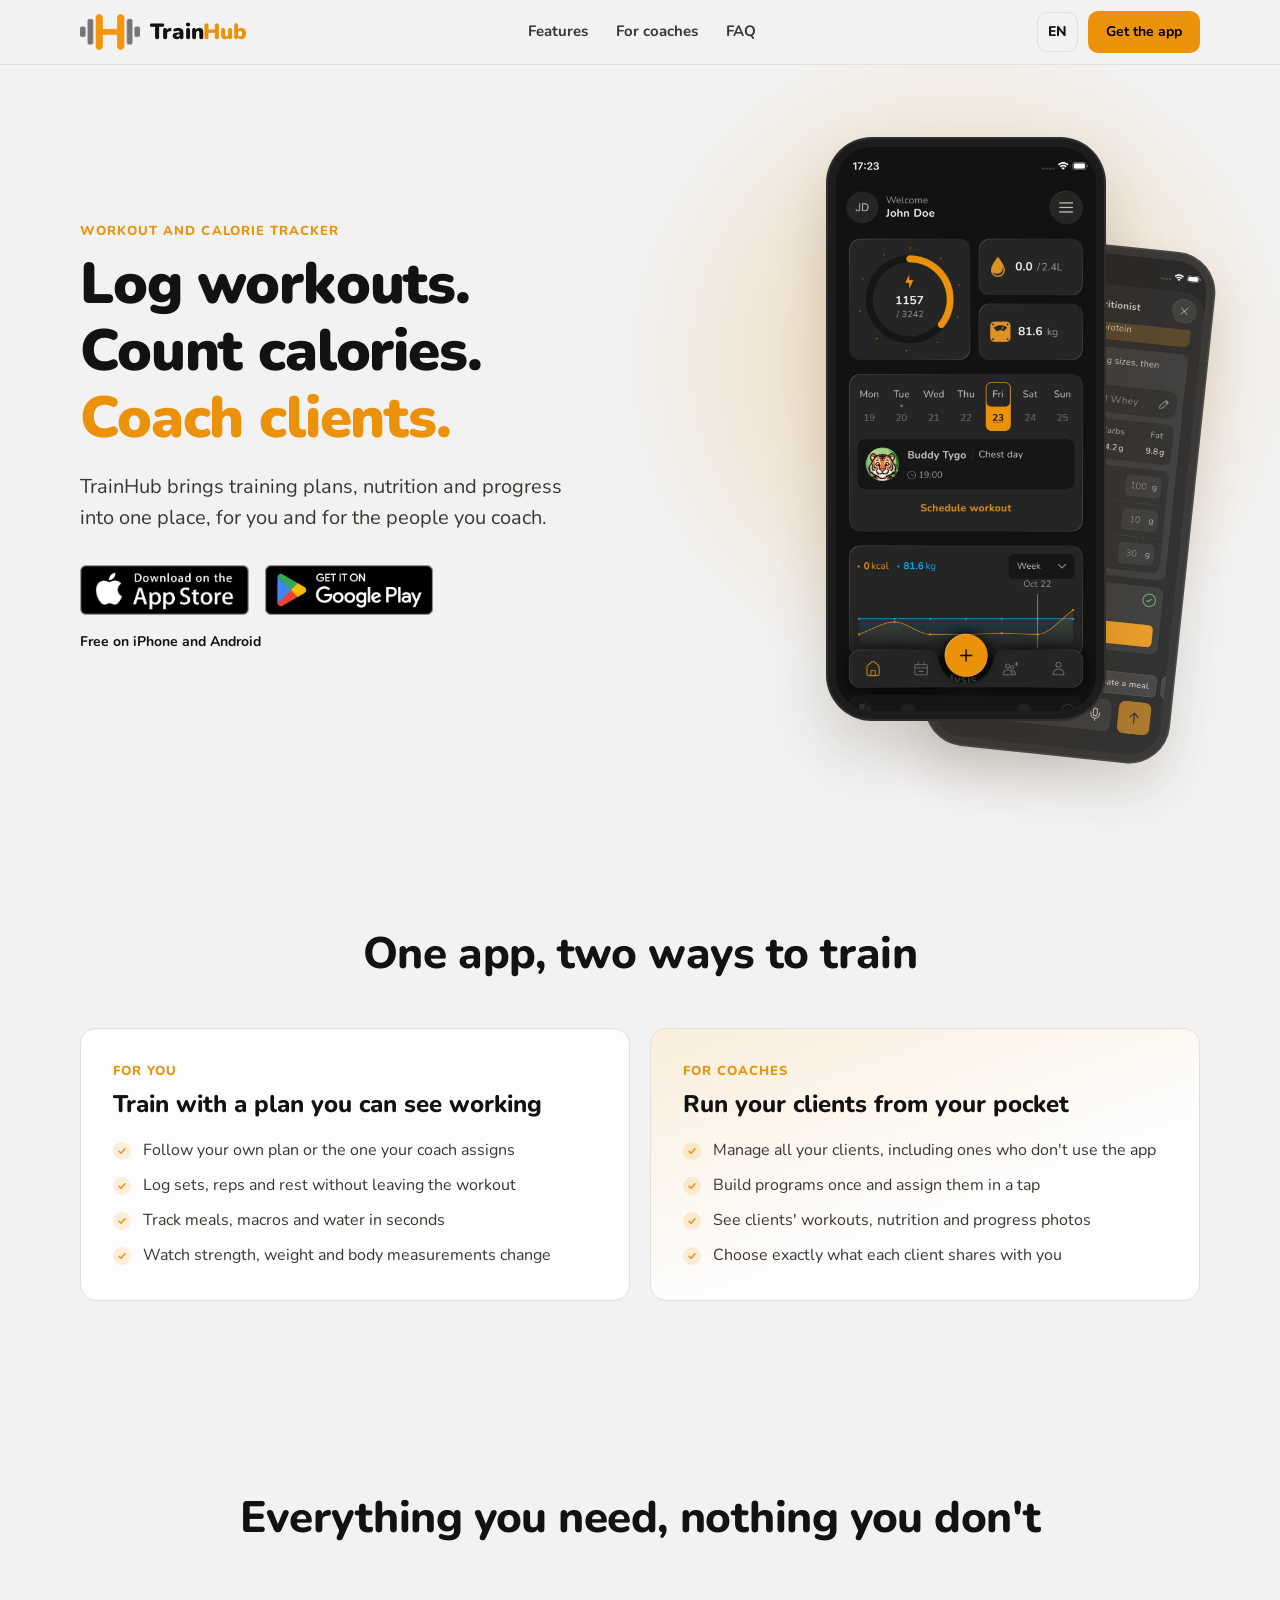
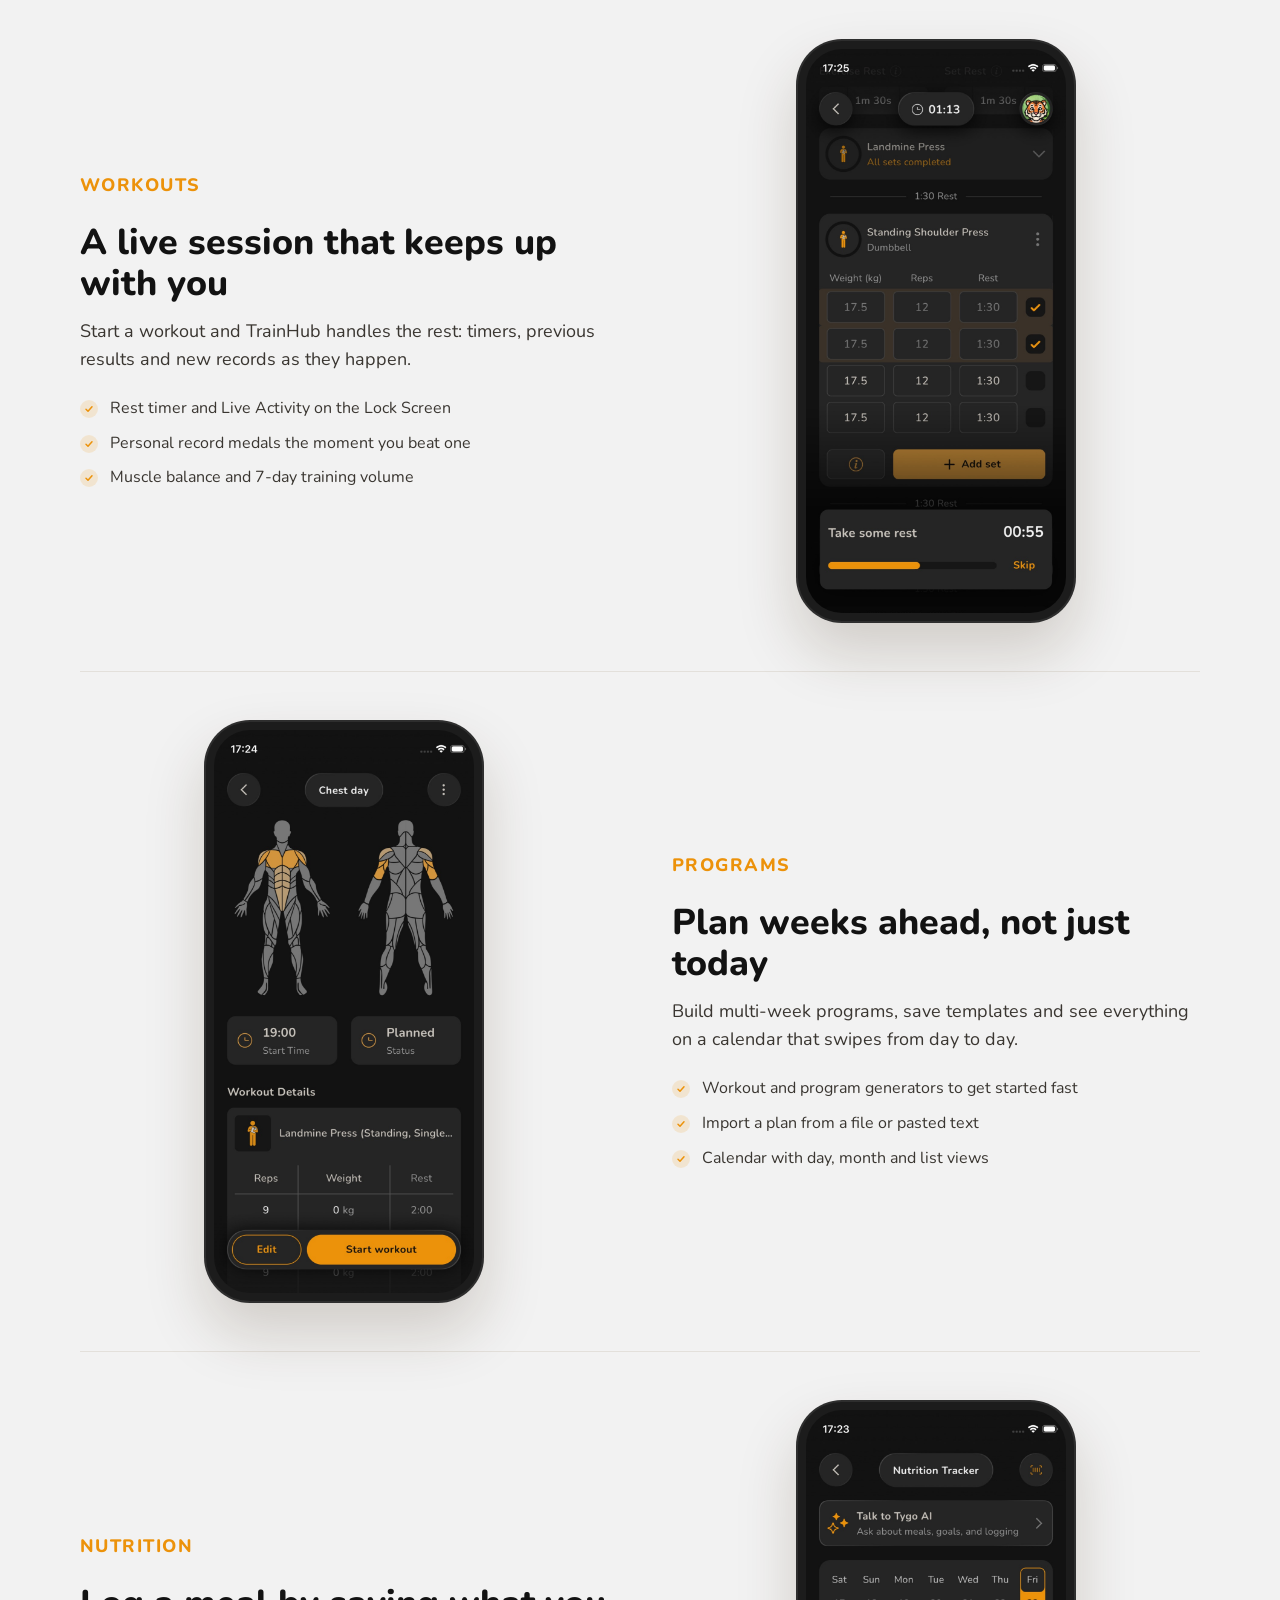
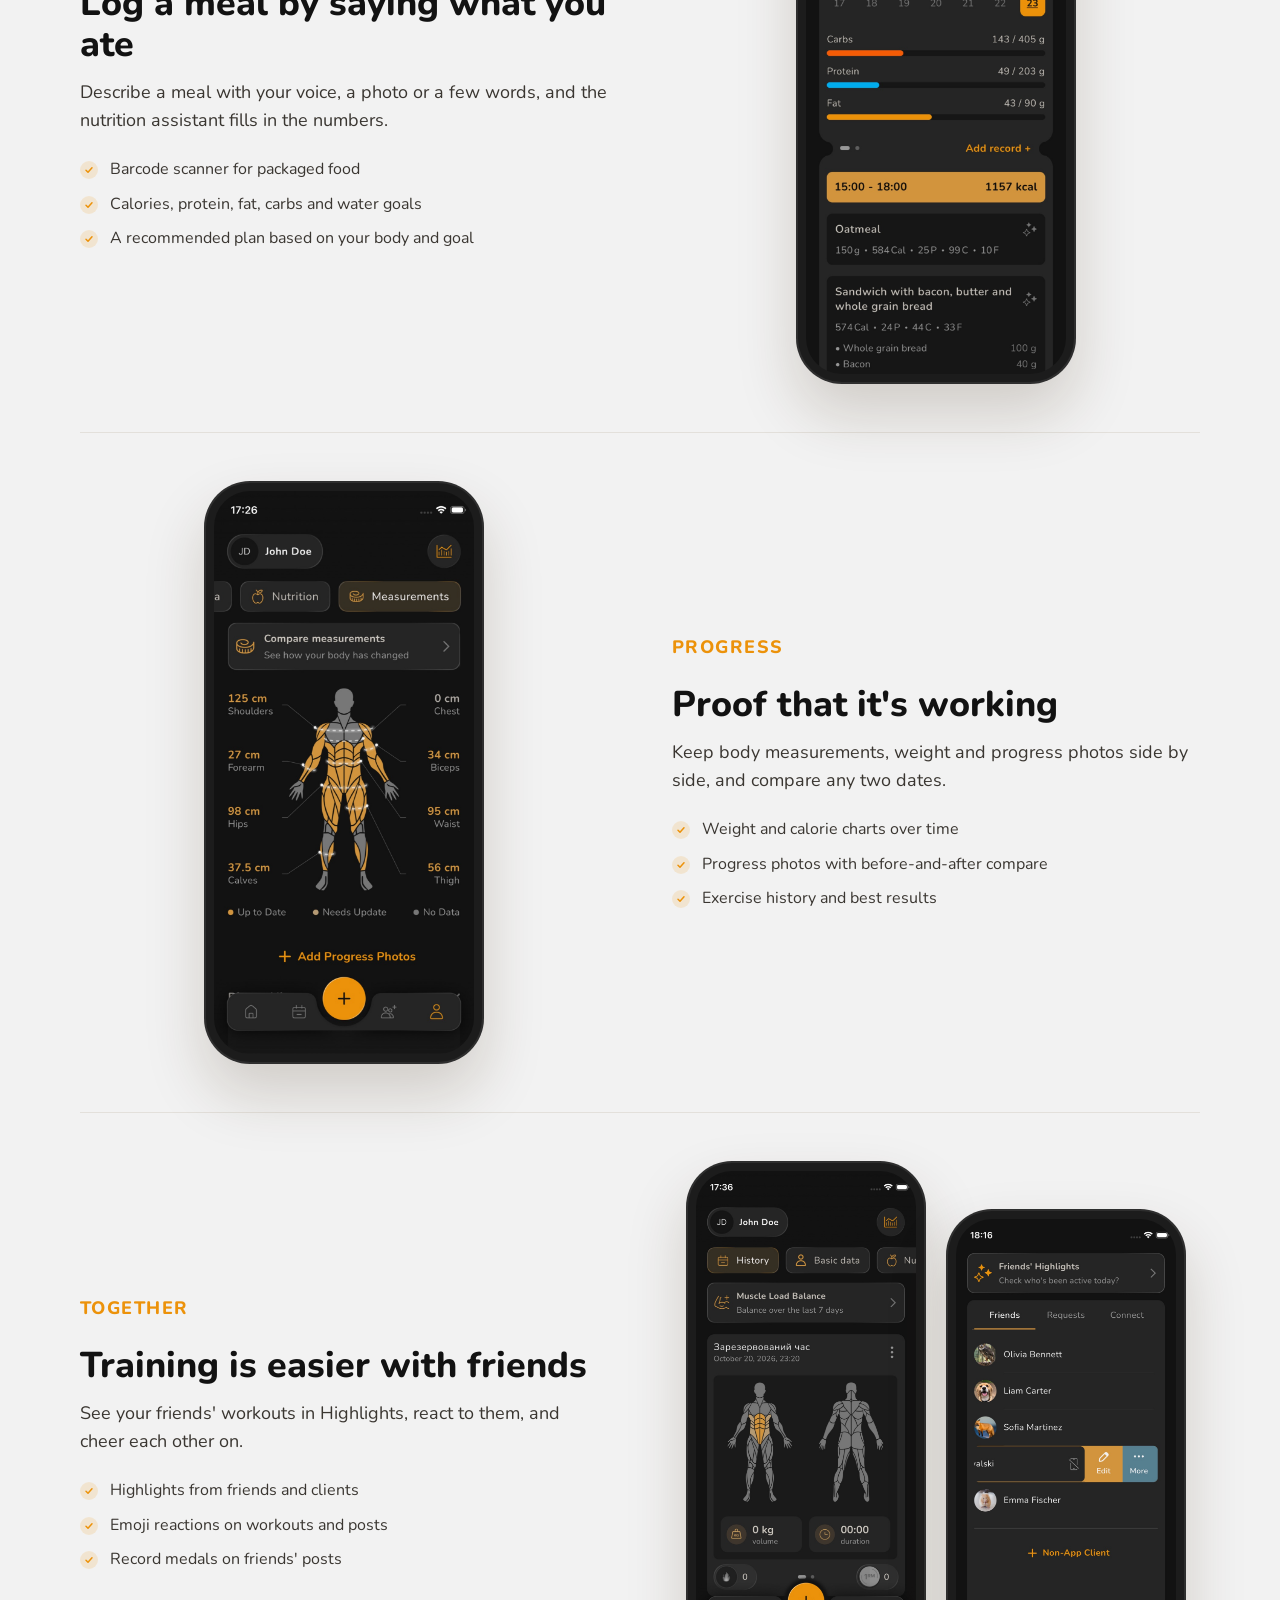
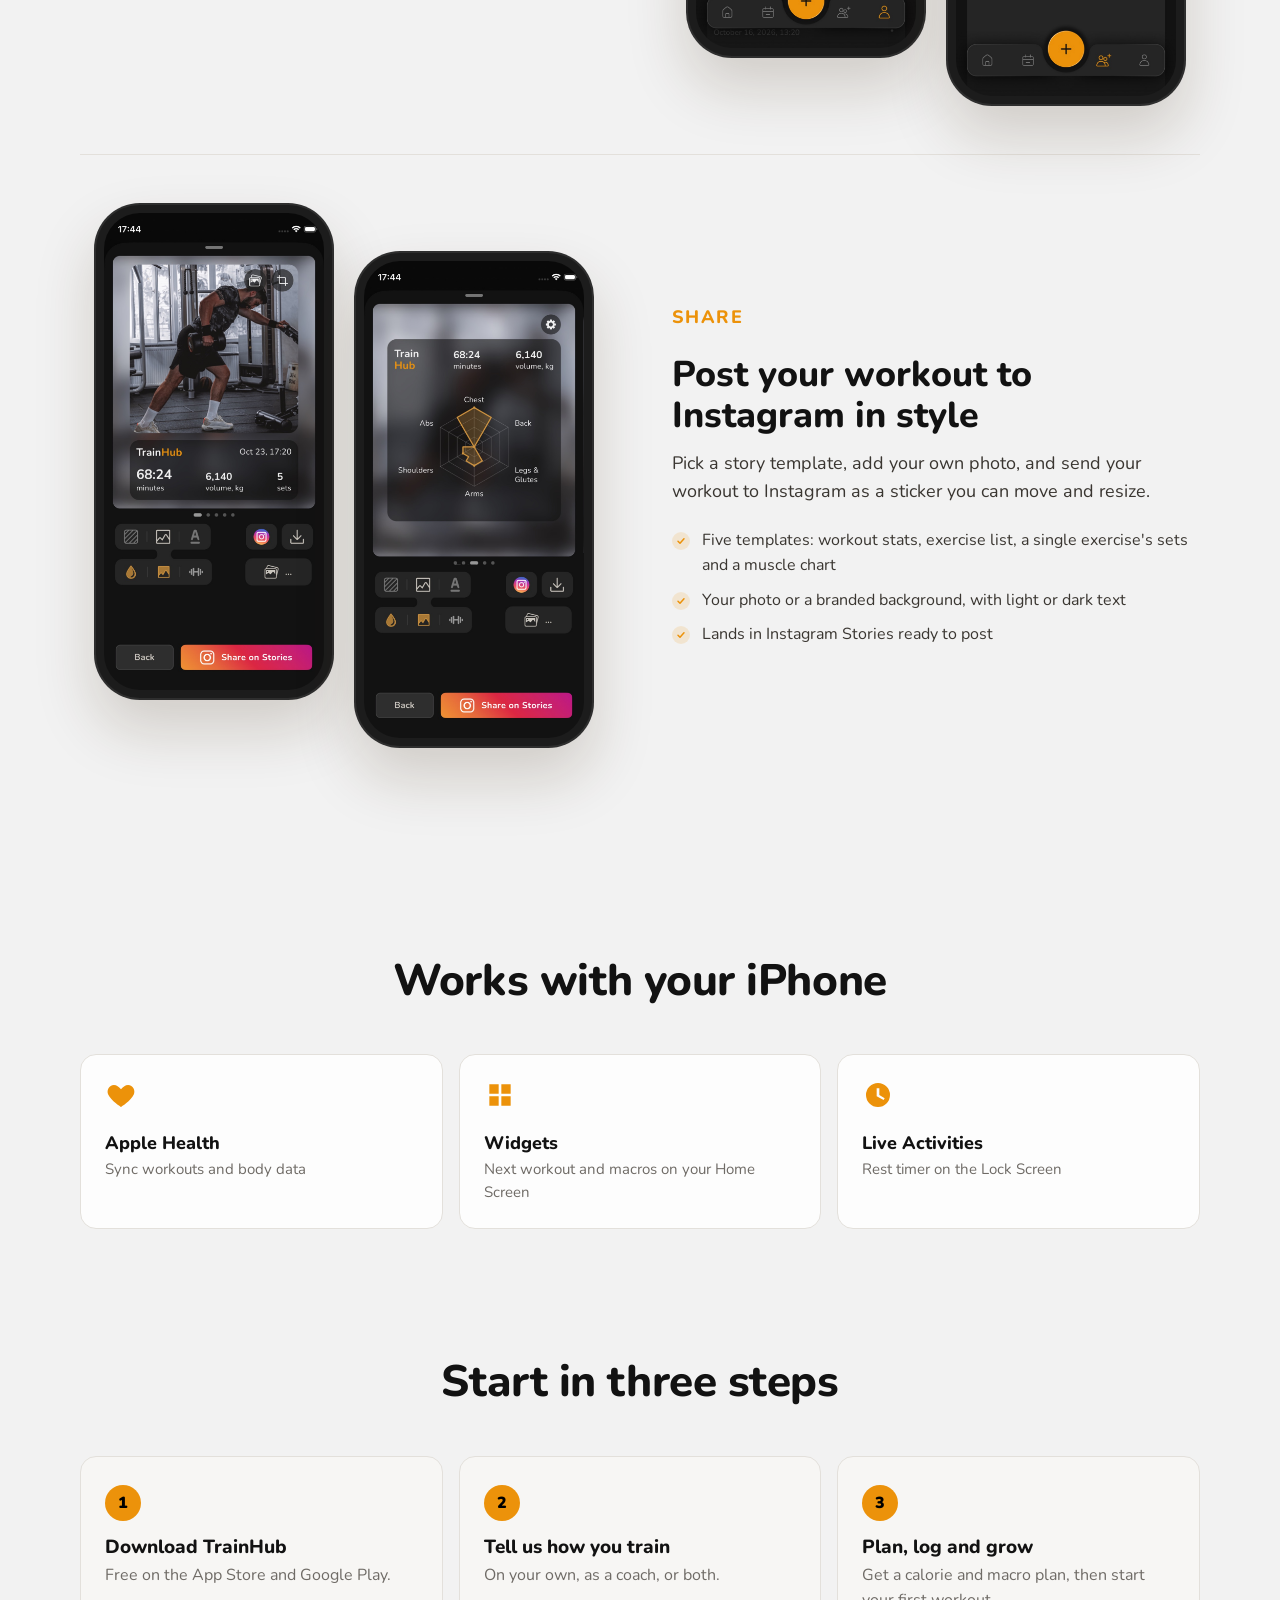
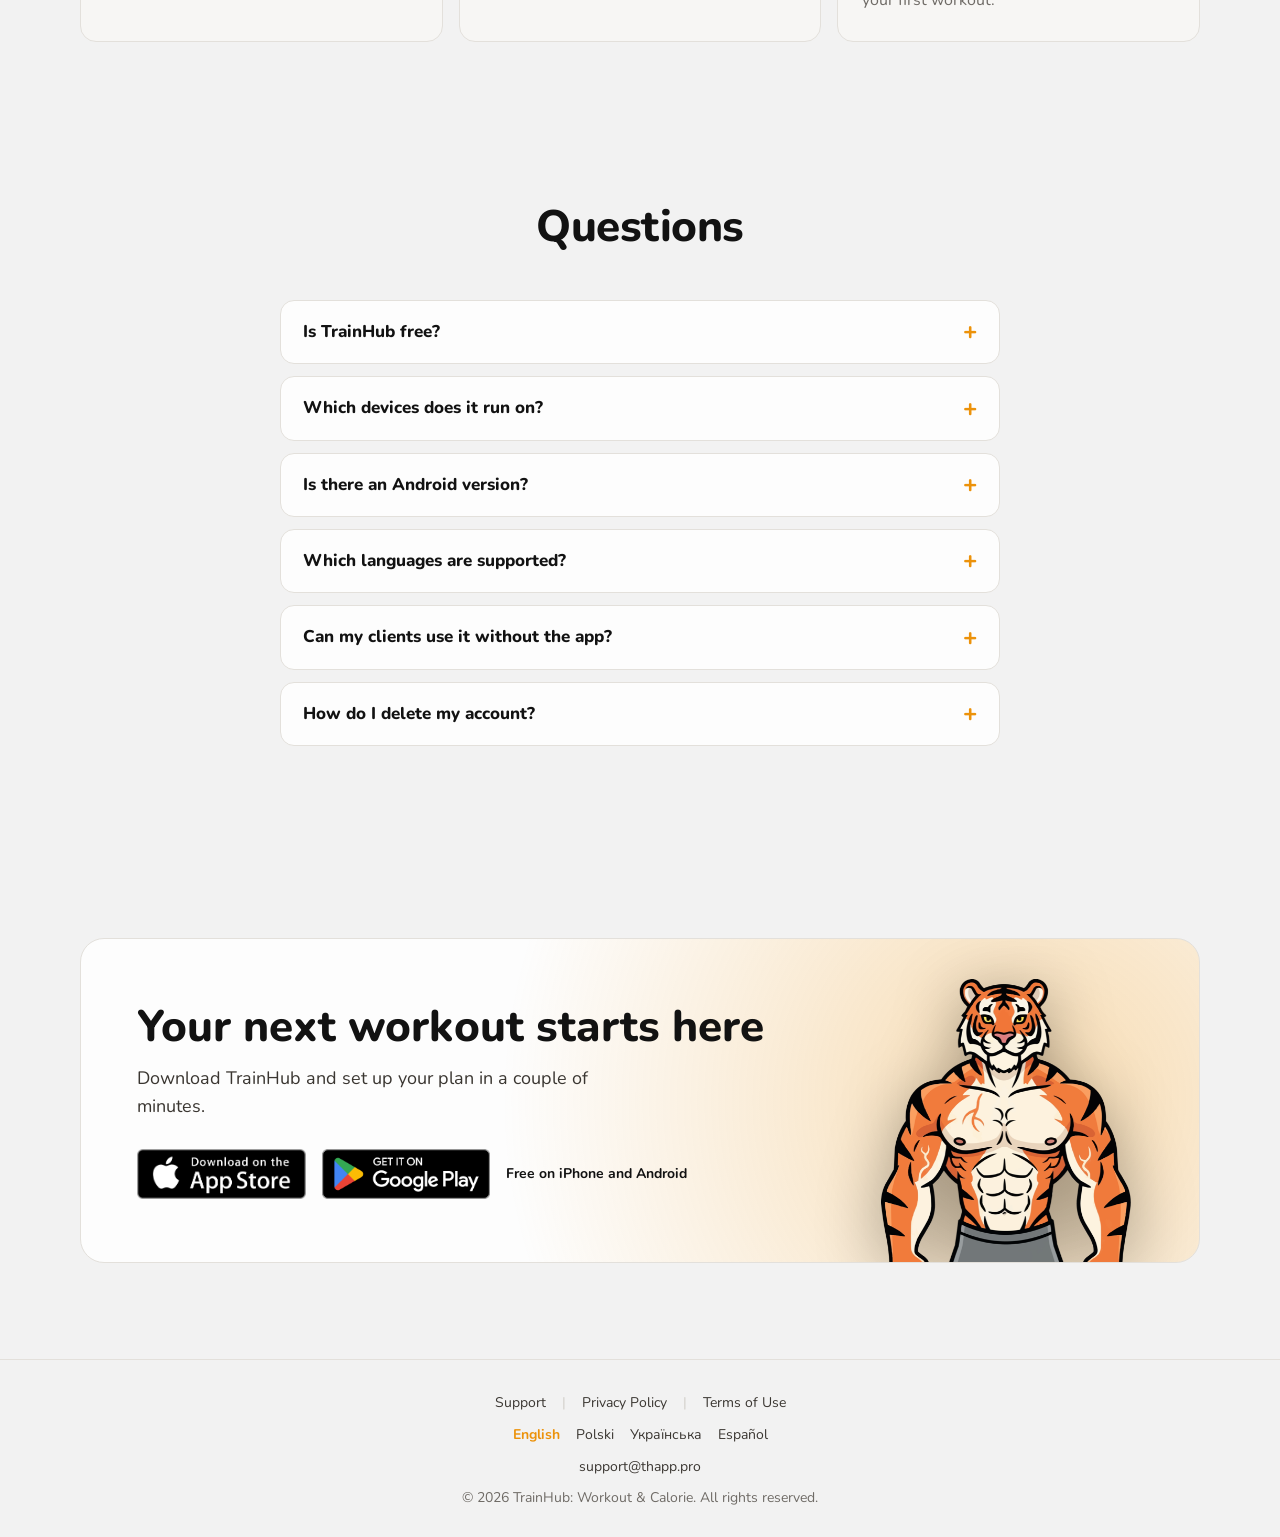
==== commit 2bdec925: "Add Google Play link to landing page Co-Authored-By: Claude Opus 5.5 <noreply@anthropic.com>" ====
--- a/index.html
+++ b/index.html
@@ -11,7 +11,7 @@
   <!-- Primary Meta Tags -->
   <title>TrainHub: Workout &amp; Calorie Tracker for Trainers and Clients</title>
   <meta name="title" content="TrainHub: Workout &amp; Calorie Tracker for Trainers and Clients" />
-  <meta name="description" content="Log workouts, count calories and coach clients in one app. Build programs, track nutrition with AI and follow your progress. Free on the App Store." />
+  <meta name="description" content="Log workouts, count calories and coach clients in one app. Build programs, track nutrition with AI and follow your progress. Free on the App Store and Google Play." />
   <meta name="keywords" content="TrainHub, workout tracker, calorie counter, fitness app, personal trainer app, client management, workout planner, macro tracker, gym log" />
   <meta name="author" content="TrainHub" />
   <meta name="robots" content="index, follow" />
@@ -31,7 +31,7 @@
   <meta property="og:type" content="website" />
   <meta property="og:url" content="https://thapp.pro/" />
   <meta property="og:title" content="TrainHub: Workout &amp; Calorie Tracker for Trainers and Clients" />
-  <meta property="og:description" content="Log workouts, count calories and coach clients in one app. Build programs, track nutrition with AI and follow your progress. Free on the App Store." />
+  <meta property="og:description" content="Log workouts, count calories and coach clients in one app. Build programs, track nutrition with AI and follow your progress. Free on the App Store and Google Play." />
   <meta property="og:image" content="https://thapp.pro/images/og-image.png" />
   <meta property="og:image:width" content="1200" />
   <meta property="og:image:height" content="630" />
@@ -45,7 +45,7 @@
   <meta name="twitter:card" content="summary_large_image" />
   <meta name="twitter:url" content="https://thapp.pro/" />
   <meta name="twitter:title" content="TrainHub: Workout &amp; Calorie Tracker for Trainers and Clients" />
-  <meta name="twitter:description" content="Log workouts, count calories and coach clients in one app. Build programs, track nutrition with AI and follow your progress. Free on the App Store." />
+  <meta name="twitter:description" content="Log workouts, count calories and coach clients in one app. Build programs, track nutrition with AI and follow your progress. Free on the App Store and Google Play." />
   <meta name="twitter:image" content="https://thapp.pro/images/og-image.png" />
 
   <!-- Favicon -->
@@ -67,12 +67,15 @@
   "@context": "https://schema.org",
   "@type": "MobileApplication",
   "name": "TrainHub: Workout & Calorie",
-  "operatingSystem": "iOS 15.6 or later",
+  "operatingSystem": "iOS 15.6 or later, Android 7.0 or later",
   "applicationCategory": "HealthApplication",
   "inLanguage": "en",
-  "description": "Log workouts, count calories and coach clients in one app. Build programs, track nutrition with AI and follow your progress. Free on the App Store.",
+  "description": "Log workouts, count calories and coach clients in one app. Build programs, track nutrition with AI and follow your progress. Free on the App Store and Google Play.",
   "url": "https://thapp.pro/",
-  "downloadUrl": "https://apps.apple.com/app/id6748391178",
+  "downloadUrl": [
+    "https://apps.apple.com/app/id6748391178",
+    "https://play.google.com/store/apps/details?id=com.vboiko.trainhub"
+  ],
   "image": "https://thapp.pro/images/app-icon.png",
   "screenshot": "https://thapp.pro/images/og-image.png",
   "offers": {
@@ -96,7 +99,8 @@
   "logo": "https://thapp.pro/images/app-icon.png",
   "email": "support@thapp.pro",
   "sameAs": [
-    "https://apps.apple.com/app/id6748391178"
+    "https://apps.apple.com/app/id6748391178",
+    "https://play.google.com/store/apps/details?id=com.vboiko.trainhub"
   ]
 }
   </script>
@@ -120,7 +124,7 @@
       "name": "Is TrainHub free?",
       "acceptedAnswer": {
         "@type": "Answer",
-        "text": "Yes. TrainHub is free to download and use on the App Store."
+        "text": "Yes. TrainHub is free to download and use on the App Store and Google Play."
       }
     },
     {
@@ -128,7 +132,7 @@
       "name": "Which devices does it run on?",
       "acceptedAnswer": {
         "@type": "Answer",
-        "text": "iPhone with iOS 15.6 or later, and Mac with Apple silicon (macOS 12.5 or later)."
+        "text": "iPhone with iOS 15.6 or later, Mac with Apple silicon (macOS 12.5 or later), and Android phones with Android 7.0 or later."
       }
     },
     {
@@ -136,7 +140,7 @@
       "name": "Is there an Android version?",
       "acceptedAnswer": {
         "@type": "Answer",
-        "text": "It's on the way. The Android app is coming soon."
+        "text": "Yes. Get TrainHub on Google Play."
       }
     },
     {
@@ -230,9 +234,11 @@
             <a class="store-btn" href="https://apple.co/3LEplAn" data-store="ios">
               <img src="/images/apps-store-logo.png" alt="Download on the App Store" width="150" height="44" />
             </a>
+            <a class="store-btn" href="https://play.google.com/store/apps/details?id=com.vboiko.trainhub" data-store="android">
+              <img src="/images/play-store-logo.png" alt="Get it on Google Play" width="148" height="44" />
+            </a>
             <div class="store-note">
-              <strong>Free on iPhone</strong>
-              <span>Coming soon on Android</span>
+              <strong>Free on iPhone and Android</strong>
             </div>
           </div>
         </div>
@@ -398,7 +404,7 @@
       <div class="wrap">
         <h2 class="section-title reveal">Start in three steps</h2>
         <ol class="steps">
-          <li class="reveal"><h3>Download TrainHub</h3><p>Free on the App Store.</p></li>
+          <li class="reveal"><h3>Download TrainHub</h3><p>Free on the App Store and Google Play.</p></li>
           <li class="reveal"><h3>Tell us how you train</h3><p>On your own, as a coach, or both.</p></li>
           <li class="reveal"><h3>Plan, log and grow</h3><p>Get a calorie and macro plan, then start your first workout.</p></li>
         </ol>
@@ -412,15 +418,15 @@
         <div class="faq">
           <details class="faq-item reveal">
             <summary>Is TrainHub free?</summary>
-            <p>Yes. TrainHub is free to download and use on the App Store.</p>
+            <p>Yes. TrainHub is free to download and use on the App Store and Google Play.</p>
           </details>
           <details class="faq-item reveal">
             <summary>Which devices does it run on?</summary>
-            <p>iPhone with iOS 15.6 or later, and Mac with Apple silicon (macOS 12.5 or later).</p>
+            <p>iPhone with iOS 15.6 or later, Mac with Apple silicon (macOS 12.5 or later), and Android phones with Android 7.0 or later.</p>
           </details>
           <details class="faq-item reveal">
             <summary>Is there an Android version?</summary>
-            <p>It's on the way. The Android app is coming soon.</p>
+            <p>Yes. Get TrainHub on <a href="https://play.google.com/store/apps/details?id=com.vboiko.trainhub">Google Play</a>.</p>
           </details>
           <details class="faq-item reveal">
             <summary>Which languages are supported?</summary>
@@ -449,9 +455,11 @@
               <a class="store-btn" href="https://apple.co/3LEplAn" data-store="ios">
                 <img src="/images/apps-store-logo.png" alt="Download on the App Store" width="150" height="44" loading="lazy" />
               </a>
+              <a class="store-btn" href="https://play.google.com/store/apps/details?id=com.vboiko.trainhub" data-store="android">
+                <img src="/images/play-store-logo.png" alt="Get it on Google Play" width="148" height="44" loading="lazy" />
+              </a>
               <div class="store-note">
-                <strong>Free on iPhone</strong>
-                <span>Coming soon on Android</span>
+                <strong>Free on iPhone and Android</strong>
               </div>
             </div>
           </div>
@@ -480,7 +488,7 @@
   </footer>
 
   <script id="lang-data" type="application/json">{"current":"en","langs":{"en":{"href":"/","text":"This page is also available in English.","action":"Switch","dismiss":"Dismiss"},"pl":{"href":"/pl/","text":"Ta strona jest dostępna również po polsku.","action":"Przełącz","dismiss":"Zamknij"},"uk":{"href":"/uk/","text":"Ця сторінка доступна також українською.","action":"Перейти","dismiss":"Закрити"},"es":{"href":"/es/","text":"Esta página también está disponible en español.","action":"Cambiar","dismiss":"Cerrar"}}}</script>
-  <script src="/script.js?v=b3ec2b5ce4" defer></script>
+  <script src="/script.js?v=e00fa53fd8" defer></script>
 </body>
 
 </html>
